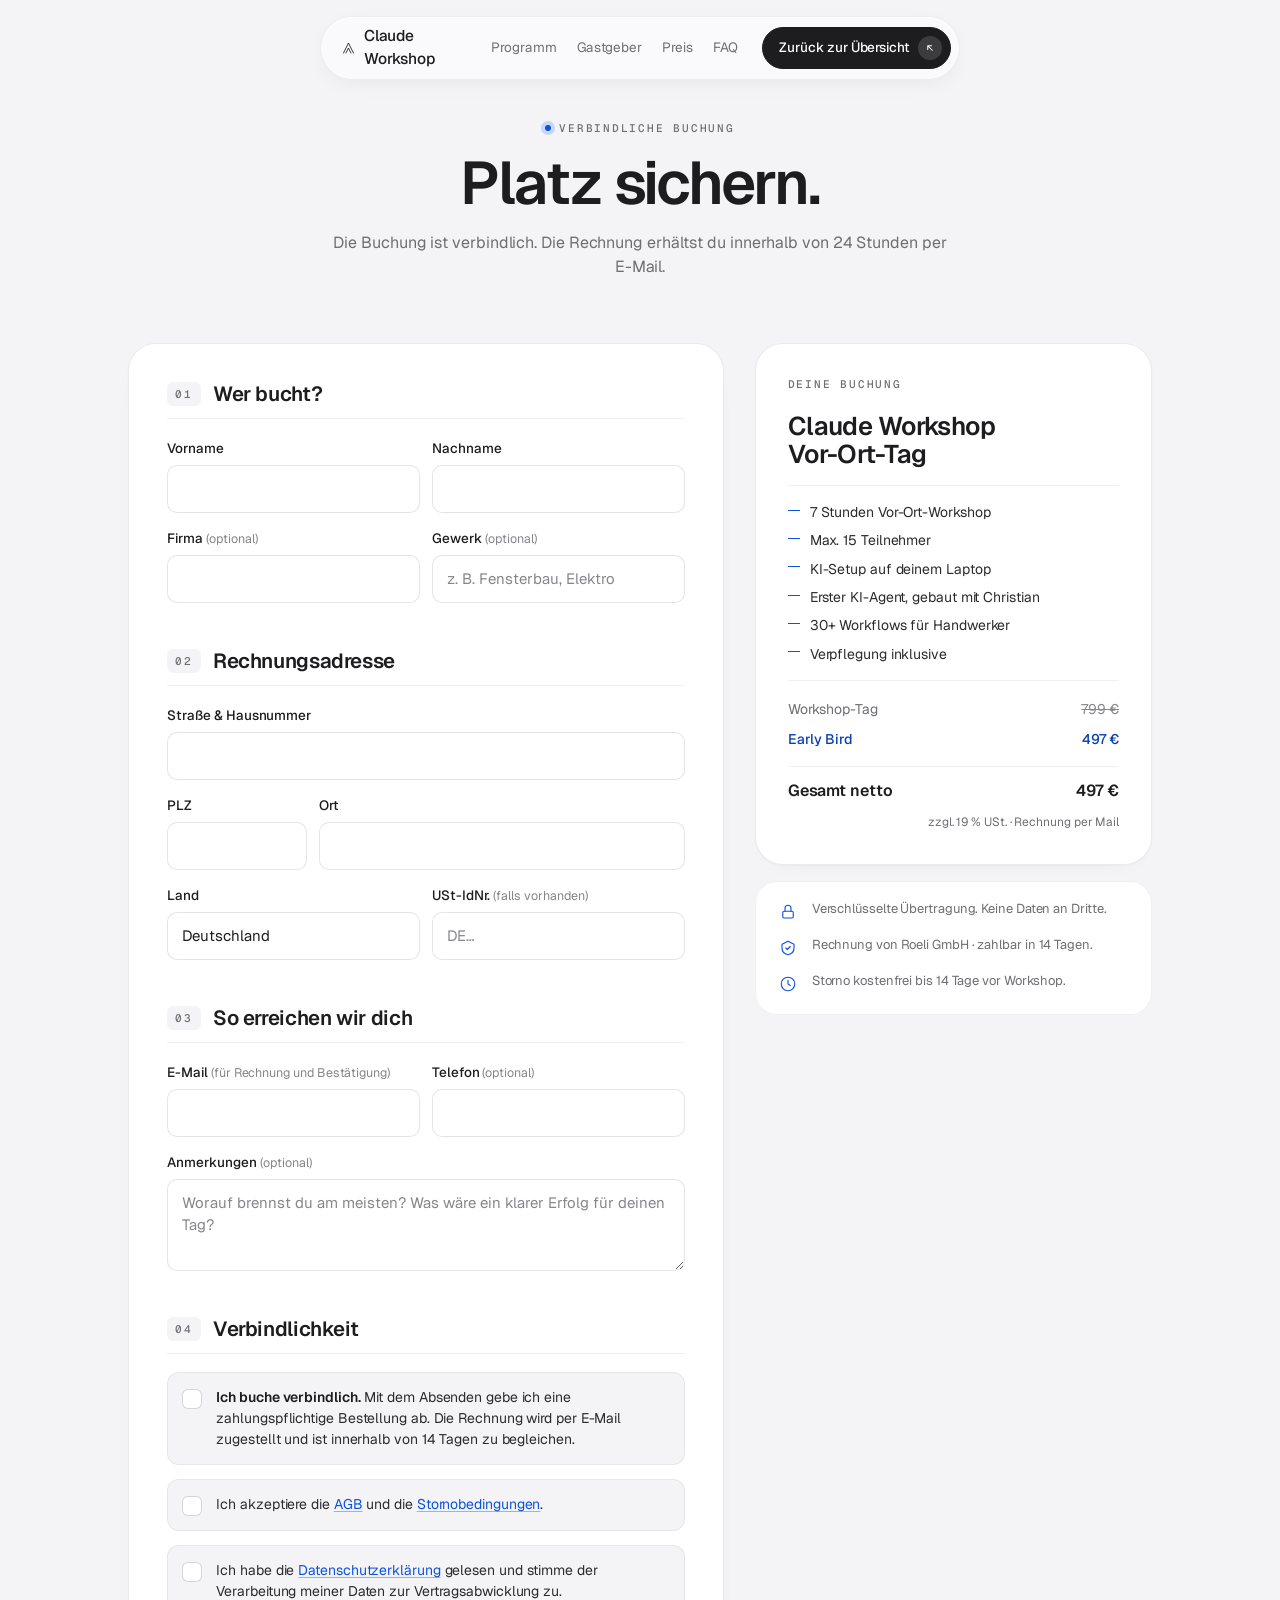
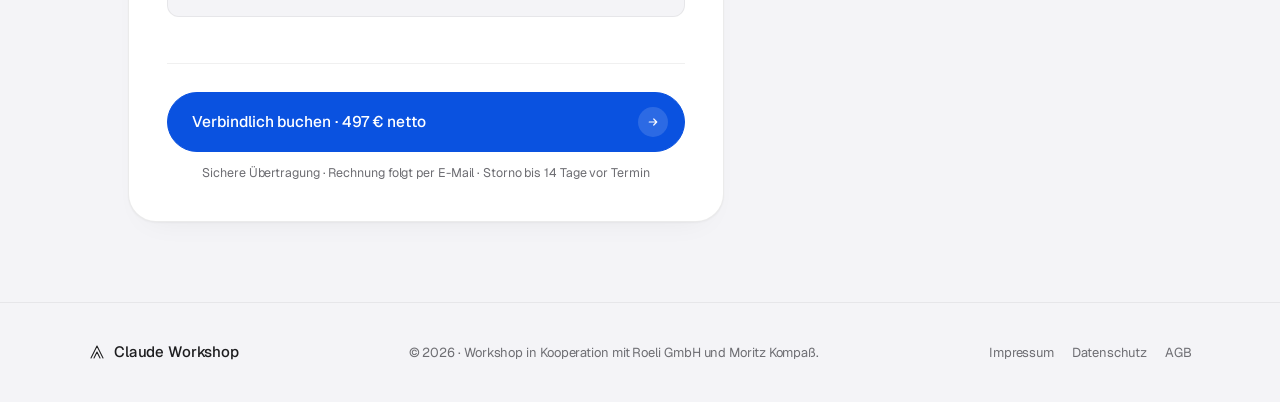
==== buchung/index.html @ 527f895d "Clean URL: /buchung instead of /buchung.html" ====
<!doctype html>
<html lang="de">
  <head>
    <meta charset="utf-8" />
    <meta name="viewport" content="width=device-width, initial-scale=1, viewport-fit=cover" />
    <title>Verbindlich buchen · Claude Workshop</title>
    <meta name="description" content="Verbindliche Buchung des Claude Code Workshops. Rechnung wird per E-Mail zugestellt." />
    <meta name="theme-color" content="#FBFBFD" />
    <link rel="canonical" href="https://claude-workshop.de/buchung" />
    <meta name="robots" content="noindex, follow" />
    <link rel="preconnect" href="https://fonts.googleapis.com" />
    <link rel="preconnect" href="https://fonts.gstatic.com" crossorigin />
    <link
      href="https://fonts.googleapis.com/css2?family=Geist:wght@300;400;500;600;700&family=Geist+Mono:wght@400;500&display=swap"
      rel="stylesheet"
    />
    <link rel="stylesheet" href="/styles.css" />
    <link rel="stylesheet" href="/buchung.css" />
  </head>
  <body class="page-buchung">
    <a class="skip" href="#main">Zum Inhalt springen</a>

    <header class="nav" id="nav">
      <a class="nav__brand" href="/" aria-label="Claude Workshop – Startseite">
        <svg class="nav__mark" viewBox="0 0 24 24" fill="none" aria-hidden="true">
          <path d="M4 20L12 4l8 16M8 20l4-8 4 8" stroke="currentColor" stroke-width="1.4" stroke-linecap="round" stroke-linejoin="round"/>
        </svg>
        <span>Claude Workshop</span>
      </a>
      <nav class="nav__links" aria-label="Hauptnavigation">
        <a href="/#programm">Programm</a>
        <a href="/#gastgeber">Gastgeber</a>
        <a href="/#preis">Preis</a>
        <a href="/#faq">FAQ</a>
      </nav>
      <a href="/" class="btn btn--pill">
        <span>Zurück zur Übersicht</span>
        <span class="btn__icon" aria-hidden="true">
          <svg viewBox="0 0 16 16" fill="none"><path d="M11 11L5 5M10 5H5v5" stroke="currentColor" stroke-width="1.4" stroke-linecap="round" stroke-linejoin="round"/></svg>
        </span>
      </a>
    </header>

    <main id="main" class="checkout">
      <div class="checkout__container">
        <header class="checkout__head">
          <span class="eyebrow">
            <span class="eyebrow__dot" aria-hidden="true"></span>
            Verbindliche Buchung
          </span>
          <h1 class="checkout__h1">Platz sichern.</h1>
          <p class="checkout__sub">Die Buchung ist verbindlich. Die Rechnung erhältst du innerhalb von 24 Stunden per E-Mail.</p>
        </header>

        <div class="checkout__grid">
          <!-- ============ FORM ============ -->
          <form class="checkout__form" id="form" novalidate>
            <section class="form-section">
              <div class="form-section__head">
                <span class="form-section__num">01</span>
                <h2 class="form-section__title">Wer bucht?</h2>
              </div>
              <div class="form-row form-row--2">
                <div class="field">
                  <label for="vorname">Vorname</label>
                  <input id="vorname" name="vorname" type="text" autocomplete="given-name" required />
                </div>
                <div class="field">
                  <label for="nachname">Nachname</label>
                  <input id="nachname" name="nachname" type="text" autocomplete="family-name" required />
                </div>
              </div>
              <div class="form-row form-row--2">
                <div class="field">
                  <label for="firma">Firma <span class="optional">(optional)</span></label>
                  <input id="firma" name="firma" type="text" autocomplete="organization" />
                </div>
                <div class="field">
                  <label for="gewerk">Gewerk <span class="optional">(optional)</span></label>
                  <input id="gewerk" name="gewerk" type="text" placeholder="z. B. Fensterbau, Elektro" />
                </div>
              </div>
            </section>

            <section class="form-section">
              <div class="form-section__head">
                <span class="form-section__num">02</span>
                <h2 class="form-section__title">Rechnungsadresse</h2>
              </div>
              <div class="field">
                <label for="strasse">Straße &amp; Hausnummer</label>
                <input id="strasse" name="strasse" type="text" autocomplete="street-address" required />
              </div>
              <div class="form-row form-row--plz-ort">
                <div class="field">
                  <label for="plz">PLZ</label>
                  <input id="plz" name="plz" type="text" inputmode="numeric" autocomplete="postal-code" required />
                </div>
                <div class="field">
                  <label for="ort">Ort</label>
                  <input id="ort" name="ort" type="text" autocomplete="address-level2" required />
                </div>
              </div>
              <div class="form-row form-row--2">
                <div class="field">
                  <label for="land">Land</label>
                  <input id="land" name="land" type="text" autocomplete="country-name" value="Deutschland" required />
                </div>
                <div class="field">
                  <label for="ust_id">USt-IdNr. <span class="optional">(falls vorhanden)</span></label>
                  <input id="ust_id" name="ust_id" type="text" placeholder="DE…" />
                </div>
              </div>
            </section>

            <section class="form-section">
              <div class="form-section__head">
                <span class="form-section__num">03</span>
                <h2 class="form-section__title">So erreichen wir dich</h2>
              </div>
              <div class="form-row form-row--2">
                <div class="field">
                  <label for="email">E-Mail <span class="hint">(für Rechnung und Bestätigung)</span></label>
                  <input id="email" name="email" type="email" autocomplete="email" required />
                </div>
                <div class="field">
                  <label for="telefon">Telefon <span class="optional">(optional)</span></label>
                  <input id="telefon" name="telefon" type="tel" autocomplete="tel" />
                </div>
              </div>
              <div class="field">
                <label for="notiz">Anmerkungen <span class="optional">(optional)</span></label>
                <textarea id="notiz" name="notiz" rows="3" placeholder="Worauf brennst du am meisten? Was wäre ein klarer Erfolg für deinen Tag?"></textarea>
              </div>
            </section>

            <!-- Honeypot — hidden from humans, visible to bots -->
            <div class="hp" aria-hidden="true">
              <label for="website">Website</label>
              <input id="website" name="website" type="text" tabindex="-1" autocomplete="off" />
            </div>

            <section class="form-section form-section--legal">
              <div class="form-section__head">
                <span class="form-section__num">04</span>
                <h2 class="form-section__title">Verbindlichkeit</h2>
              </div>
              <label class="check">
                <input type="checkbox" id="binding_accepted" name="binding_accepted" required />
                <span class="check__mark" aria-hidden="true">
                  <svg viewBox="0 0 12 12" fill="none"><path d="M2 6l3 3 5-6" stroke="currentColor" stroke-width="1.6" stroke-linecap="round" stroke-linejoin="round"/></svg>
                </span>
                <span class="check__text">
                  <strong>Ich buche verbindlich.</strong> Mit dem Absenden gebe ich eine zahlungspflichtige Bestellung ab. Die Rechnung wird per E-Mail zugestellt und ist innerhalb von 14 Tagen zu begleichen.
                </span>
              </label>
              <label class="check">
                <input type="checkbox" id="agb_accepted" name="agb_accepted" required />
                <span class="check__mark" aria-hidden="true">
                  <svg viewBox="0 0 12 12" fill="none"><path d="M2 6l3 3 5-6" stroke="currentColor" stroke-width="1.6" stroke-linecap="round" stroke-linejoin="round"/></svg>
                </span>
                <span class="check__text">
                  Ich akzeptiere die <a href="/agb.html" target="_blank" rel="noopener">AGB</a> und die <a href="/storno.html" target="_blank" rel="noopener">Stornobedingungen</a>.
                </span>
              </label>
              <label class="check">
                <input type="checkbox" id="privacy_accepted" name="privacy_accepted" required />
                <span class="check__mark" aria-hidden="true">
                  <svg viewBox="0 0 12 12" fill="none"><path d="M2 6l3 3 5-6" stroke="currentColor" stroke-width="1.6" stroke-linecap="round" stroke-linejoin="round"/></svg>
                </span>
                <span class="check__text">
                  Ich habe die <a href="/datenschutz.html" target="_blank" rel="noopener">Datenschutzerklärung</a> gelesen und stimme der Verarbeitung meiner Daten zur Vertragsabwicklung zu.
                </span>
              </label>
            </section>

            <div class="form-submit">
              <button type="submit" class="btn btn--pill btn--lg btn--solid btn--block" id="submit-btn">
                <span>Verbindlich buchen · 497 € netto</span>
                <span class="btn__icon" aria-hidden="true">
                  <svg viewBox="0 0 16 16" fill="none"><path d="M3 8h10M9 4l4 4-4 4" stroke="currentColor" stroke-width="1.6" stroke-linecap="round" stroke-linejoin="round"/></svg>
                </span>
              </button>
              <p class="form-submit__note">Sichere Übertragung · Rechnung folgt per E-Mail · Storno bis 14 Tage vor Termin</p>
              <p class="form-error" id="form-error" hidden></p>
            </div>
          </form>

          <!-- ============ SIDEBAR ============ -->
          <aside class="checkout__aside">
            <div class="summary">
              <span class="eyebrow eyebrow--card">Deine Buchung</span>
              <h3 class="summary__name">Claude Workshop<br/>Vor-Ort-Tag</h3>
              <ul class="summary__list">
                <li>7 Stunden Vor-Ort-Workshop</li>
                <li>Max. 15 Teilnehmer</li>
                <li>KI-Setup auf deinem Laptop</li>
                <li>Erster KI-Agent, gebaut mit Christian</li>
                <li>30+ Workflows für Handwerker</li>
                <li>Verpflegung inklusive</li>
              </ul>
              <div class="summary__price">
                <div class="summary__line">
                  <span>Workshop-Tag</span>
                  <span><s>799&thinsp;€</s></span>
                </div>
                <div class="summary__line summary__line--accent">
                  <span>Early Bird</span>
                  <span>497&thinsp;€</span>
                </div>
                <div class="summary__line summary__line--total">
                  <span>Gesamt netto</span>
                  <span>497&thinsp;€</span>
                </div>
                <p class="summary__vat">zzgl. 19 % USt. · Rechnung per Mail</p>
              </div>
            </div>

            <div class="trust">
              <div class="trust__row">
                <span class="trust__icon" aria-hidden="true">
                  <svg viewBox="0 0 24 24" fill="none"><rect x="5" y="11" width="14" height="9" rx="1.6" stroke="currentColor" stroke-width="1.5"/><path d="M8 11V7a4 4 0 0 1 8 0v4" stroke="currentColor" stroke-width="1.5" stroke-linecap="round"/></svg>
                </span>
                <p>Verschlüsselte Übertragung. Keine Daten an Dritte.</p>
              </div>
              <div class="trust__row">
                <span class="trust__icon" aria-hidden="true">
                  <svg viewBox="0 0 24 24" fill="none"><path d="M12 3l8 4v5c0 5-3.5 8-8 9-4.5-1-8-4-8-9V7l8-4z" stroke="currentColor" stroke-width="1.5" stroke-linejoin="round"/><path d="M9 12l2 2 4-4" stroke="currentColor" stroke-width="1.5" stroke-linecap="round" stroke-linejoin="round"/></svg>
                </span>
                <p>Rechnung von Roeli GmbH · zahlbar in 14 Tagen.</p>
              </div>
              <div class="trust__row">
                <span class="trust__icon" aria-hidden="true">
                  <svg viewBox="0 0 24 24" fill="none"><circle cx="12" cy="12" r="9" stroke="currentColor" stroke-width="1.5"/><path d="M12 7v5l3 2" stroke="currentColor" stroke-width="1.5" stroke-linecap="round"/></svg>
                </span>
                <p>Storno kostenfrei bis 14 Tage vor Workshop.</p>
              </div>
            </div>
          </aside>
        </div>
      </div>

      <!-- Success view -->
      <div class="success" id="success" hidden>
        <div class="success__inner">
          <span class="success__icon" aria-hidden="true">
            <svg viewBox="0 0 32 32" fill="none"><circle cx="16" cy="16" r="14" stroke="currentColor" stroke-width="1.5"/><path d="M10 16l4 4 8-9" stroke="currentColor" stroke-width="1.8" stroke-linecap="round" stroke-linejoin="round"/></svg>
          </span>
          <h2 class="success__h">Buchung bestätigt.</h2>
          <p class="success__p" id="success-text">
            Vielen Dank. Wir haben dir gerade eine Bestätigung an deine E-Mail-Adresse geschickt.
            Die Rechnung folgt innerhalb von 24 Stunden.
          </p>
          <a href="/" class="btn btn--pill btn--lg btn--solid">
            <span>Zurück zur Startseite</span>
            <span class="btn__icon" aria-hidden="true">
              <svg viewBox="0 0 16 16" fill="none"><path d="M3 8h10M9 4l4 4-4 4" stroke="currentColor" stroke-width="1.6" stroke-linecap="round" stroke-linejoin="round"/></svg>
            </span>
          </a>
        </div>
      </div>
    </main>

    <footer class="footer">
      <div class="container footer__inner">
        <div class="footer__brand">
          <svg class="nav__mark" viewBox="0 0 24 24" fill="none" aria-hidden="true">
            <path d="M4 20L12 4l8 16M8 20l4-8 4 8" stroke="currentColor" stroke-width="1.4" stroke-linecap="round" stroke-linejoin="round"/>
          </svg>
          <span>Claude Workshop</span>
        </div>
        <p class="footer__copy">© 2026 · Workshop in Kooperation mit Roeli GmbH und Moritz Kompaß.</p>
        <nav class="footer__links" aria-label="Rechtliches">
          <a href="/impressum.html">Impressum</a>
          <a href="/datenschutz.html">Datenschutz</a>
          <a href="/agb.html">AGB</a>
        </nav>
      </div>
    </footer>

    <script>
      (() => {
        const SUPABASE_URL = "https://kukuxfzkssphiakrfkpy.supabase.co";
        const ANON_KEY = "sb_publishable_-QFFO0-IgUQoUCqQXP7ULQ_uyprce2-";
        const ENDPOINT = `${SUPABASE_URL}/functions/v1/book-workshop`;

        const form = document.getElementById("form");
        const errorEl = document.getElementById("form-error");
        const submitBtn = document.getElementById("submit-btn");
        const successView = document.getElementById("success");

        const showError = (msg) => {
          errorEl.textContent = msg;
          errorEl.hidden = false;
          errorEl.scrollIntoView({ behavior: "smooth", block: "center" });
        };

        const clearError = () => {
          errorEl.hidden = true;
          errorEl.textContent = "";
        };

        const validate = () => {
          let firstInvalid = null;
          form.querySelectorAll("input, textarea").forEach((el) => {
            el.style.borderColor = "";
            const isCheck = el.type === "checkbox";
            const isReq = el.required;
            const empty = isCheck ? !el.checked : !el.value.trim();
            const badEmail =
              el.type === "email" && el.value && !/^[^\s@]+@[^\s@]+\.[^\s@]+$/.test(el.value);
            if ((isReq && empty) || badEmail) {
              el.style.borderColor = "rgba(255, 99, 71, 0.7)";
              if (!firstInvalid) firstInvalid = el;
            }
          });
          if (firstInvalid) {
            firstInvalid.focus();
            firstInvalid.scrollIntoView({ behavior: "smooth", block: "center" });
            showError("Bitte fülle die markierten Felder aus.");
            return false;
          }
          clearError();
          return true;
        };

        form.addEventListener("submit", async (e) => {
          e.preventDefault();
          if (!validate()) return;

          const fd = new FormData(form);
          const payload = {
            vorname: fd.get("vorname"),
            nachname: fd.get("nachname"),
            firma: fd.get("firma"),
            gewerk: fd.get("gewerk"),
            strasse: fd.get("strasse"),
            plz: fd.get("plz"),
            ort: fd.get("ort"),
            land: fd.get("land") || "Deutschland",
            ust_id: fd.get("ust_id"),
            email: fd.get("email"),
            telefon: fd.get("telefon"),
            notiz: fd.get("notiz"),
            agb_accepted: fd.get("agb_accepted") === "on",
            binding_accepted: fd.get("binding_accepted") === "on",
            privacy_accepted: fd.get("privacy_accepted") === "on",
            website: fd.get("website"),
          };

          submitBtn.disabled = true;
          submitBtn.setAttribute("data-loading", "true");

          try {
            const res = await fetch(ENDPOINT, {
              method: "POST",
              headers: {
                "Content-Type": "application/json",
                "apikey": ANON_KEY,
                "Authorization": `Bearer ${ANON_KEY}`,
              },
              body: JSON.stringify(payload),
            });
            const data = await res.json();
            if (!res.ok || !data.ok) {
              const msg =
                data.error === "invalid_email"
                  ? "Die E-Mail-Adresse ist ungültig."
                  : data.error === "acceptance_required"
                  ? "Bitte bestätige alle drei Punkte zur Verbindlichkeit."
                  : "Die Buchung konnte nicht abgeschickt werden. Bitte versuche es erneut oder kontaktiere uns direkt.";
              showError(msg);
              submitBtn.disabled = false;
              submitBtn.removeAttribute("data-loading");
              return;
            }
            form.style.display = "none";
            document.querySelector(".checkout__aside").style.display = "none";
            document.querySelector(".checkout__head").style.display = "none";
            successView.hidden = false;
            window.scrollTo({ top: 0, behavior: "smooth" });
          } catch (err) {
            console.error(err);
            showError("Verbindungsfehler. Bitte erneut versuchen oder uns direkt kontaktieren.");
            submitBtn.disabled = false;
            submitBtn.removeAttribute("data-loading");
          }
        });

        // Clear field error on input
        form.querySelectorAll("input, textarea").forEach((el) => {
          el.addEventListener("input", () => {
            el.style.borderColor = "";
            clearError();
          });
          el.addEventListener("change", () => {
            el.style.borderColor = "";
            clearError();
          });
        });

        // Nav scroll state
        const nav = document.getElementById("nav");
        const onScroll = () => nav.classList.toggle("is-scrolled", window.scrollY > 16);
        window.addEventListener("scroll", onScroll, { passive: true });
        onScroll();
      })();
    </script>
  </body>
</html>
---- styles.css ----
/* ============================================================
   Claude Workshop — Apple-tier monochrome
   No accent color. Hierarchy by weight, size, and tone.
   ============================================================ */

:root {
  /* Palette */
  --bg: #fbfbfd;
  --surface: #f4f4f7;
  --surface-2: #ecedf0;
  --card: #ffffff;
  --ink: #1d1d1f;
  --ink-2: #2c2c2e;
  --muted: #6e6e73;
  --muted-2: #86868b;
  --faint: #d2d2d7;
  --hairline: rgba(0, 0, 0, 0.06);
  --hairline-2: rgba(0, 0, 0, 0.1);
  --hairline-strong: rgba(0, 0, 0, 0.16);

  /* Accent — premium electric blue, used sparingly */
  --accent: #0a52e0;
  --accent-hover: #0846c4;
  --accent-soft: #e4ecff;
  --accent-text: #0a3fb0;

  /* Type — Geist is the closest Apple-tier on Google Fonts */
  --sans: "Geist", -apple-system, BlinkMacSystemFont, "SF Pro Display", "SF Pro Text", "Helvetica Neue", system-ui, sans-serif;
  --mono: "Geist Mono", ui-monospace, "SF Mono", Menlo, monospace;

  /* Motion (Emil-tier) */
  --ease-out: cubic-bezier(0.23, 1, 0.32, 1);
  --ease-in-out: cubic-bezier(0.77, 0, 0.175, 1);
  --ease-spring: cubic-bezier(0.34, 1.56, 0.64, 1);

  /* Layout */
  --container: 1200px;
  --pad: clamp(20px, 4vw, 48px);
  --section-y: clamp(72px, 9vw, 128px);

  /* Radii (Apple uses generous radii) */
  --r-card: 22px;
  --r-card-lg: 28px;
  --r-pill: 980px;

  /* Z */
  --z-base: 1;
  --z-nav: 50;
  --z-modal: 100;
}

*, *::before, *::after { box-sizing: border-box; }
html, body { margin: 0; padding: 0; }
html { scroll-behavior: smooth; -webkit-text-size-adjust: 100%; background: var(--bg); }
body {
  font-family: var(--sans);
  font-size: 17px;
  line-height: 1.47;
  color: var(--ink);
  background: var(--bg);
  -webkit-font-smoothing: antialiased;
  -moz-osx-font-smoothing: grayscale;
  font-feature-settings: "ss01", "cv11";
  letter-spacing: -0.005em;
  overflow-x: hidden;
  min-height: 100dvh;
}
img, svg, video { display: block; max-width: 100%; }
button { font: inherit; color: inherit; cursor: pointer; background: none; border: 0; padding: 0; }
a { color: inherit; text-decoration: none; }
ol, ul { list-style: none; margin: 0; padding: 0; }
::selection { background: var(--ink); color: var(--bg); }

@media (prefers-reduced-motion: reduce) {
  *, *::before, *::after { animation-duration: 0.01ms !important; animation-iteration-count: 1 !important; transition-duration: 0.01ms !important; }
  html { scroll-behavior: auto; }
}

.skip {
  position: absolute; top: -100px; left: 16px;
  background: var(--ink); color: var(--bg);
  padding: 10px 16px; border-radius: var(--r-pill);
  z-index: var(--z-modal);
  transition: top 200ms var(--ease-out);
}
.skip:focus-visible { top: 16px; outline: 2px solid var(--ink); outline-offset: 2px; }

/* Grain — Apple is clean, so we remove it entirely */
.grain { display: none; }

/* ---------- Typography ---------- */
h1, h2, h3, h4 {
  font-family: var(--sans);
  font-weight: 600;
  letter-spacing: -0.03em;
  line-height: 1.04;
  margin: 0;
  color: var(--ink);
  text-wrap: balance;
}

.eyebrow {
  display: inline-flex;
  align-items: center;
  gap: 8px;
  font-family: var(--mono);
  font-size: 11px;
  font-weight: 500;
  letter-spacing: 0.16em;
  text-transform: uppercase;
  color: var(--muted);
}
.eyebrow--card { color: var(--muted); }
.eyebrow__dot {
  width: 6px; height: 6px;
  border-radius: var(--r-pill);
  background: var(--accent);
  box-shadow: 0 0 0 4px rgba(10, 82, 224, 0.18);
  animation: pulse 2.4s var(--ease-in-out) infinite;
}
@keyframes pulse { 50% { box-shadow: 0 0 0 7px transparent; } }

.container {
  max-width: var(--container);
  margin: 0 auto;
  padding: 0 var(--pad);
}

/* ---------- Buttons ---------- */
.btn {
  display: inline-flex;
  align-items: center;
  gap: 8px;
  font-weight: 500;
  font-size: 15px;
  letter-spacing: -0.005em;
  border-radius: var(--r-pill);
  transition: transform 200ms var(--ease-out), background 220ms var(--ease-out), color 220ms var(--ease-out), border-color 220ms var(--ease-out), box-shadow 220ms var(--ease-out);
  white-space: nowrap;
  position: relative;
  border: 1px solid transparent;
  font-family: var(--sans);
}
.btn:focus-visible { outline: 2px solid var(--ink); outline-offset: 3px; }
.btn:active { transform: scale(0.97); }
.btn--pill {
  padding: 11px 14px 11px 20px;
  background: var(--card);
  color: var(--ink);
  border-color: var(--hairline-2);
}
.btn--pill:hover {
  background: var(--ink);
  color: var(--bg);
  border-color: var(--ink);
}
.btn--pill:hover .btn__icon { background: rgba(255,255,255,0.16); color: var(--bg); }
.btn--lg {
  padding: 14px 16px 14px 24px;
  font-size: 15.5px;
}
.btn--solid {
  background: var(--accent);
  color: #fff;
  border-color: var(--accent);
}
.btn--solid:hover {
  background: var(--accent-hover);
  color: #fff;
  border-color: var(--accent-hover);
}
.btn--solid:focus-visible { outline-color: var(--accent); }
.btn--block { width: 100%; justify-content: space-between; }
.btn--text {
  padding: 12px 4px;
  font-size: 15px;
  color: var(--ink);
}
.btn--text svg { width: 14px; height: 14px; transition: transform 240ms var(--ease-out); }
.btn--text:hover svg { transform: translateX(3px); }
.btn--text::after {
  content: ""; position: absolute; left: 4px; right: 4px; bottom: 6px;
  height: 1px; background: currentColor;
  transform: scaleX(0); transform-origin: left;
  transition: transform 320ms var(--ease-out);
}
.btn--text:hover::after { transform: scaleX(1); }
.btn__icon {
  display: inline-flex;
  align-items: center;
  justify-content: center;
  width: 26px;
  height: 26px;
  border-radius: var(--r-pill);
  background: var(--surface-2);
  color: var(--ink);
  transition: transform 280ms var(--ease-out), background 220ms var(--ease-out), color 220ms var(--ease-out);
}
.btn--solid .btn__icon { background: rgba(255, 255, 255, 0.14); color: var(--bg); }
.btn--pill:hover .btn__icon { background: rgba(255,255,255,0.18); color: var(--bg); }
.btn--lg .btn__icon { width: 30px; height: 30px; }
.btn__icon svg { width: 12px; height: 12px; }
.btn__icon--mini { width: 20px; height: 20px; }
.btn__icon--mini svg { width: 10px; height: 10px; }
.btn:hover .btn__icon { transform: translate(2px, -2px); }
.btn--solid:hover .btn__icon { background: var(--bg); color: var(--ink); }

/* ---------- Nav (floating glass pill) ---------- */
.nav {
  position: fixed;
  top: 16px;
  left: 50%;
  transform: translateX(-50%);
  z-index: var(--z-nav);
  display: flex;
  align-items: center;
  gap: 24px;
  padding: 8px 8px 8px 20px;
  border-radius: var(--r-pill);
  background: rgba(251, 251, 253, 0.78);
  backdrop-filter: saturate(180%) blur(20px);
  -webkit-backdrop-filter: saturate(180%) blur(20px);
  border: 1px solid var(--hairline);
  box-shadow: 0 1px 0 rgba(255,255,255,0.7) inset, 0 6px 24px -8px rgba(0,0,0,0.08);
  transition: top 320ms var(--ease-out), padding 320ms var(--ease-out);
}
.nav.is-scrolled { padding: 6px 6px 6px 18px; }
.nav__brand {
  display: inline-flex;
  align-items: center;
  gap: 8px;
  font-weight: 500;
  font-size: 15.5px;
  color: var(--ink);
  letter-spacing: -0.01em;
}
.nav__mark { width: 18px; height: 18px; color: var(--ink); }
.nav__links {
  display: flex; gap: 20px;
  font-size: 13.5px;
  color: var(--muted);
}
.nav__links a {
  position: relative;
  transition: color 220ms var(--ease-out);
}
.nav__links a:hover { color: var(--ink); }
.nav .btn--pill {
  padding: 8px 8px 8px 16px;
  font-size: 13.5px;
  background: var(--ink);
  color: var(--bg);
  border-color: var(--ink);
}
.nav .btn--pill .btn__icon {
  width: 24px; height: 24px;
  background: rgba(255,255,255,0.14);
  color: var(--bg);
}
.nav .btn--pill:hover { background: var(--ink-2); }
@media (max-width: 760px) {
  .nav { padding: 6px 6px 6px 16px; gap: 8px; }
  .nav__links { display: none; }
}

/* ============================================================
   HERO — Apple-tier centered + product mockup
   ============================================================ */
.hero {
  position: relative;
  padding: 132px var(--pad) clamp(60px, 7vw, 100px);
  max-width: var(--container);
  margin: 0 auto;
  text-align: center;
  overflow: visible;
}
.hero__inner {
  display: flex;
  flex-direction: column;
  align-items: center;
  gap: clamp(20px, 2.4vw, 32px);
}
.hero__copy {
  display: flex;
  flex-direction: column;
  align-items: center;
  gap: clamp(20px, 2.4vw, 32px);
  max-width: 940px;
}
.hero__headline {
  font-size: clamp(40px, 6.2vw, 80px);
  line-height: 1.04;
  letter-spacing: -0.04em;
  font-weight: 600;
  margin: 0;
  color: var(--ink);
}
.hero__line { display: block; }
.hero__line--small {
  font-weight: 400;
  color: var(--muted-2);
  letter-spacing: -0.035em;
}
.hero__headline em {
  font-style: normal;
  color: var(--ink);
  font-weight: 600;
}
.hero__subhead {
  font-size: clamp(20px, 2vw, 28px);
  line-height: 1.28;
  letter-spacing: -0.022em;
  color: var(--muted);
  font-weight: 500;
  margin: 0;
  max-width: 38ch;
}
.hero__lead {
  font-size: clamp(17px, 1.3vw, 21px);
  line-height: 1.47;
  color: var(--ink-2);
  max-width: 64ch;
  margin: 0 auto;
  font-weight: 400;
}
.hero__cta {
  display: flex;
  flex-wrap: wrap;
  gap: 10px;
  justify-content: center;
  margin-top: 8px;
}

/* Hero visual — Apple-style large product showcase below headline */
.hero__aside {
  margin-top: clamp(32px, 4vw, 56px);
  width: 100%;
  display: flex;
  justify-content: center;
}
.hero__visual {
  position: relative;
  width: 100%;
  max-width: 900px;
}
.hero__visual-bezel {
  background: var(--card);
  border-radius: var(--r-card-lg);
  padding: 0;
  border: 1px solid var(--hairline);
  box-shadow:
    0 1px 0 rgba(255,255,255,0.6) inset,
    0 30px 80px -30px rgba(0, 0, 0, 0.18),
    0 12px 24px -16px rgba(0, 0, 0, 0.06);
  overflow: hidden;
  transition: transform 600ms var(--ease-out), box-shadow 600ms var(--ease-out);
}
.hero__visual-bezel:hover { transform: translateY(-2px); box-shadow: 0 1px 0 rgba(255,255,255,0.6) inset, 0 40px 100px -30px rgba(0, 0, 0, 0.22); }
.hero__visual-core { background: var(--card); }

.demo { font-family: var(--sans); }
.demo__head {
  display: flex; align-items: center; gap: 6px;
  padding: 14px 18px;
  border-bottom: 1px solid var(--hairline);
  background: var(--surface);
}
.demo__dot {
  width: 10px; height: 10px;
  border-radius: var(--r-pill);
  background: var(--faint);
}
.demo__dot:nth-child(1) { background: #ff5f57; }
.demo__dot:nth-child(2) { background: #febc2e; }
.demo__dot:nth-child(3) { background: #28c840; }
.demo__url {
  margin-left: 14px;
  font-family: var(--mono);
  font-size: 11.5px;
  color: var(--muted);
  letter-spacing: 0.01em;
}
.demo__body {
  padding: clamp(20px, 3vw, 36px);
  display: grid;
  grid-template-columns: 1fr 1fr;
  gap: clamp(16px, 2.4vw, 28px);
  align-items: stretch;
  background: var(--card);
}
.demo__msg {
  padding: 18px 20px;
  border-radius: 18px;
  background: var(--surface);
  border: 1px solid var(--hairline);
}
.demo__msg--out {
  background: linear-gradient(180deg, #fff 0%, var(--accent-soft) 100%);
  border-color: rgba(10, 82, 224, 0.16);
  box-shadow: 0 10px 30px -16px rgba(10, 82, 224, 0.12);
}
.demo__sender {
  display: flex; align-items: center; gap: 10px;
  margin-bottom: 10px;
}
.demo__avatar {
  width: 28px; height: 28px;
  border-radius: var(--r-pill);
  background: linear-gradient(135deg, #c8c8cc, #86868b);
}
.demo__name {
  font-size: 14px; font-weight: 500; color: var(--ink);
  margin: 0; line-height: 1.2;
}
.demo__meta {
  font-family: var(--mono);
  font-size: 11px; color: var(--muted);
  margin: 2px 0 0;
  letter-spacing: 0.02em;
}
.demo__text {
  font-size: 14.5px; color: var(--ink-2);
  line-height: 1.5; margin: 0;
}
.demo__divider { display: none; }
.demo__title {
  font-size: 19px;
  letter-spacing: -0.018em;
  margin: 0 0 4px;
  color: var(--ink);
  font-weight: 600;
}
.demo__sub {
  font-size: 13px; color: var(--muted);
  margin: 0 0 16px;
}
.demo__row {
  display: flex; justify-content: space-between;
  padding: 10px 0;
  border-top: 1px solid var(--hairline);
  font-size: 13.5px;
  color: var(--ink-2);
}
.demo__row-val { font-family: var(--mono); color: var(--ink); }
.demo__row--muted { color: var(--muted); }
.demo__row--muted .demo__row-val { color: var(--muted); }
.demo__send {
  margin-top: 18px;
  display: inline-flex; align-items: center; gap: 6px;
  padding: 9px 10px 9px 14px;
  border-radius: var(--r-pill);
  background: var(--accent);
  color: #fff;
  font-size: 12.5px;
  font-weight: 500;
  transition: background 220ms var(--ease-out);
}
.demo__send:hover { background: var(--accent-hover); }
.demo__send .btn__icon--mini { background: rgba(255,255,255,0.18); color: #fff; }

/* Floating chips around visual */
.hero__chip {
  position: absolute;
  display: inline-flex;
  align-items: center;
  gap: 8px;
  padding: 10px 16px;
  background: var(--card);
  border: 1px solid var(--hairline);
  border-radius: var(--r-pill);
  font-size: 13px;
  color: var(--ink);
  font-weight: 500;
  box-shadow: 0 16px 40px -16px rgba(0, 0, 0, 0.12);
  z-index: 2;
}
.hero__chip--a { top: -16px; right: 24px; }
.hero__chip--b { bottom: -16px; left: 32px; color: var(--muted); font-family: var(--mono); font-size: 12px; letter-spacing: 0.02em; font-weight: 400; }
.hero__chip-pulse {
  width: 7px; height: 7px;
  border-radius: var(--r-pill);
  background: var(--accent);
  box-shadow: 0 0 0 4px rgba(10, 82, 224, 0.2);
  animation: pulse 2.4s var(--ease-in-out) infinite;
}
@media (max-width: 640px) {
  .hero__chip { display: none; }
}

/* Meta strip */
.hero__meta {
  margin-top: clamp(40px, 5vw, 72px);
  padding: 28px 0;
  border-top: 1px solid var(--hairline);
  border-bottom: 1px solid var(--hairline);
  display: grid;
  grid-template-columns: repeat(4, 1fr);
  gap: 0;
  width: 100%;
  max-width: 1100px;
  align-self: stretch;
  text-align: left;
}
.hero__meta-item {
  padding: 0 24px;
  border-right: 1px solid var(--hairline);
}
.hero__meta-item:first-child { padding-left: 0; }
.hero__meta-item:last-child { border-right: 0; padding-right: 0; }
.hero__meta-label {
  font-family: var(--mono);
  font-size: 10.5px;
  font-weight: 500;
  letter-spacing: 0.16em;
  text-transform: uppercase;
  color: var(--muted-2);
  margin: 0 0 6px;
}
.hero__meta-val {
  font-size: 17px;
  color: var(--ink);
  margin: 0;
  letter-spacing: -0.012em;
  font-weight: 500;
}
.hero__meta-emph { color: var(--accent); font-weight: 600; }
.hero__meta-faint { color: var(--muted); font-weight: 400; }

@media (max-width: 880px) {
  .hero__meta { grid-template-columns: 1fr 1fr; gap: 16px 0; }
  .hero__meta-item:nth-child(2) { border-right: 0; padding-right: 0; }
  .hero__meta-item:nth-child(3) { padding-left: 0; padding-top: 16px; border-top: 1px solid var(--hairline); }
  .hero__meta-item:nth-child(4) { padding-top: 16px; border-top: 1px solid var(--hairline); }
  .demo__body { grid-template-columns: 1fr; }
}
@media (max-width: 520px) {
  .hero__meta { grid-template-columns: 1fr; }
  .hero__meta-item { border-right: 0 !important; padding: 12px 0 !important; border-bottom: 1px solid var(--hairline); border-top: 0 !important; }
  .hero__meta-item:last-child { border-bottom: 0; }
}

/* ============================================================
   SECTION HEADS — Apple-style: centered massive
   ============================================================ */
section { position: relative; }

.section-head {
  margin-bottom: clamp(56px, 7vw, 96px);
  padding-top: var(--section-y);
  display: flex;
  flex-direction: column;
  gap: 18px;
  align-items: center;
  text-align: center;
}
.section-head--split {
  align-items: end;
  text-align: left;
  display: grid;
  grid-template-columns: 1.2fr 1fr;
  gap: clamp(32px, 5vw, 80px);
}
.section-head--center { /* already centered */ }
.section-head--left {
  align-items: start;
  text-align: left;
}
.section-title {
  font-size: clamp(32px, 4.4vw, 56px);
  letter-spacing: -0.032em;
  line-height: 1.06;
  font-weight: 600;
  color: var(--ink);
}
.section-title em {
  font-style: normal;
  color: var(--muted-2);
  font-weight: 400;
}
.section-title--center { max-width: 22ch; }
.section-lead {
  font-size: clamp(16px, 1.2vw, 19px);
  line-height: 1.5;
  color: var(--muted);
  max-width: 52ch;
  margin: 0;
}
@media (max-width: 880px) {
  .section-head--split { grid-template-columns: 1fr; align-items: start; gap: 18px; }
}

/* ============================================================
   PROBLEM — Apple-style structured list (not editorial italic)
   ============================================================ */
.problem {
  padding-bottom: clamp(96px, 11vw, 160px);
}
.problem .section-head { margin-bottom: clamp(40px, 5vw, 64px); }
.quotes {
  display: grid;
  grid-template-columns: repeat(auto-fit, minmax(320px, 1fr));
  gap: 12px;
  margin: 0 auto;
  max-width: 1080px;
}
.quote {
  display: flex;
  flex-direction: column;
  gap: 14px;
  padding: clamp(24px, 3vw, 36px);
  background: var(--card);
  border-radius: var(--r-card);
  border: 1px solid rgba(0, 0, 0, 0.08);
  box-shadow:
    0 1px 0 rgba(255, 255, 255, 0.7) inset,
    0 1px 2px rgba(0, 0, 0, 0.04),
    0 10px 24px -16px rgba(0, 0, 0, 0.06);
  transition: transform 480ms var(--ease-out), box-shadow 480ms var(--ease-out), border-color 240ms var(--ease-out);
}
.quote:hover {
  transform: translateY(-2px);
  border-color: rgba(0, 0, 0, 0.14);
  box-shadow:
    0 1px 0 rgba(255, 255, 255, 0.7) inset,
    0 1px 2px rgba(0, 0, 0, 0.05),
    0 24px 48px -20px rgba(0, 0, 0, 0.14);
}
.quote__num {
  font-family: var(--mono);
  font-size: 11px;
  font-weight: 500;
  letter-spacing: 0.18em;
  text-transform: uppercase;
  color: var(--muted-2);
}
.quote p {
  font-size: clamp(16px, 1.4vw, 19px);
  line-height: 1.4;
  letter-spacing: -0.012em;
  margin: 0;
  color: var(--ink);
  font-weight: 500;
}
.quote em {
  font-style: normal;
  color: var(--ink);
  background: linear-gradient(180deg, transparent 60%, var(--accent-soft) 60%);
  padding: 0 2px;
}

.problem__bridge {
  font-size: clamp(22px, 2.8vw, 36px);
  line-height: 1.22;
  letter-spacing: -0.022em;
  color: var(--ink);
  margin: clamp(56px, 7vw, 96px) auto 0;
  max-width: 22ch;
  text-align: center;
  font-weight: 600;
}
.problem__bridge em {
  display: block;
  margin-top: 0.5em;
  font-style: normal;
  color: var(--muted-2);
  font-weight: 400;
  font-size: 0.78em;
  letter-spacing: -0.016em;
  line-height: 1.32;
}

/* ============================================================
   ERGEBNIS — Apple-bento, consistent heights, copy top
   ============================================================ */
.ergebnis {
  padding-bottom: clamp(60px, 8vw, 120px);
  background: var(--surface);
}
.ergebnis + .proof::before,
.problem + .ergebnis::before { content: none; }
.bento {
  display: grid;
  grid-template-columns: repeat(6, 1fr);
  grid-auto-rows: minmax(380px, 1fr);
  gap: 12px;
}
.bento__card {
  position: relative;
  background: var(--card);
  border: 1px solid rgba(0, 0, 0, 0.08);
  border-radius: var(--r-card-lg);
  overflow: hidden;
  display: flex;
  flex-direction: column;
  transition: transform 600ms var(--ease-out), box-shadow 600ms var(--ease-out), border-color 240ms var(--ease-out);
  min-height: 380px;
  box-shadow:
    0 1px 0 rgba(255, 255, 255, 0.7) inset,
    0 1px 2px rgba(0, 0, 0, 0.04),
    0 12px 28px -16px rgba(0, 0, 0, 0.08);
}
.bento__card:hover {
  transform: translateY(-3px);
  border-color: rgba(0, 0, 0, 0.14);
  box-shadow:
    0 1px 0 rgba(255, 255, 255, 0.7) inset,
    0 1px 2px rgba(0, 0, 0, 0.05),
    0 30px 60px -24px rgba(0, 0, 0, 0.16);
}
.bento__a { grid-column: span 4; }
.bento__b { grid-column: span 2; }
.bento__c { grid-column: span 2; }
.bento__d { grid-column: span 4; }
.bento__copy {
  padding: clamp(24px, 2.4vw, 32px) clamp(24px, 2.4vw, 32px) 0;
  display: flex; flex-direction: column;
  gap: 8px;
}
.bento__copy .eyebrow { margin-bottom: 4px; }
.bento__h {
  font-size: clamp(19px, 1.6vw, 22px);
  line-height: 1.18;
  letter-spacing: -0.018em;
  color: var(--ink);
  font-weight: 600;
  text-wrap: balance;
}
.bento__a .bento__h, .bento__d .bento__h {
  font-size: clamp(22px, 2vw, 28px);
}
.bento__h em {
  font-style: normal;
  color: var(--muted-2);
  font-weight: 400;
}
.bento__p {
  font-size: 15.5px;
  line-height: 1.5;
  color: var(--muted);
  margin: 0;
  max-width: 50ch;
}
.bento__art {
  flex: 1;
  display: flex;
  align-items: center;
  justify-content: center;
  padding: clamp(20px, 2.2vw, 32px) clamp(24px, 2.4vw, 32px) clamp(24px, 2.4vw, 32px);
  min-height: 220px;
  position: relative;
}
.bento__art--surface { background: var(--surface); }

/* MOCK — Workflow */
.mock-flow {
  width: 100%;
  max-width: 560px;
  display: flex; flex-direction: column;
}
.mock-flow__step {
  display: grid;
  grid-template-columns: 24px 1fr auto;
  gap: 14px;
  align-items: center;
  padding: 13px 16px;
  background: var(--card);
  border: 1px solid var(--hairline);
  border-radius: 14px;
  transition: border-color 240ms var(--ease-out);
}
.mock-flow__step.is-done { border-color: rgba(52,199,89,0.32); }
.mock-flow__step.is-active {
  border-color: var(--accent);
  background: var(--accent-soft);
}
.mock-flow__check {
  width: 24px; height: 24px;
  border-radius: var(--r-pill);
  background: #34c759;
  color: var(--card);
  display: inline-flex; align-items: center; justify-content: center;
}
.mock-flow__check svg { width: 12px; height: 12px; }
.mock-flow__spin {
  width: 24px; height: 24px;
  border-radius: var(--r-pill);
  border: 1.5px dashed var(--accent);
  position: relative;
}
.mock-flow__spin::after {
  content: "";
  position: absolute; inset: 4px;
  border: 1.5px solid var(--accent);
  border-top-color: transparent;
  border-radius: var(--r-pill);
  animation: spin 1.2s linear infinite;
}
@keyframes spin { to { transform: rotate(360deg); } }
.mock-flow__step p {
  font-size: 14px; font-weight: 500; color: var(--ink);
  margin: 0; line-height: 1.3;
}
.mock-flow__step span:not(.mock-flow__check):not(.mock-flow__spin):not(.mock-flow__time) {
  font-family: var(--mono);
  font-size: 11.5px;
  color: var(--muted);
  display: block; margin-top: 2px;
  letter-spacing: 0.01em;
}
.mock-flow__time {
  font-family: var(--mono);
  font-size: 11px;
  color: var(--muted);
  letter-spacing: 0.04em;
}
.mock-flow__rail {
  width: 1.5px;
  height: 10px;
  background: var(--hairline-2);
  margin-left: 24px;
}

/* MOCK — Chat */
.mock-chat {
  width: 100%;
  max-width: 100%;
  display: flex;
  flex-direction: column;
  gap: 10px;
}
.mock-chat__msg { display: flex; align-items: flex-end; gap: 10px; }
.mock-chat__msg--out { justify-content: flex-end; }
.mock-chat__avatar {
  width: 30px; height: 30px;
  border-radius: var(--r-pill);
  background: linear-gradient(135deg, #d0d0d4, #86868b);
  flex-shrink: 0;
}
.mock-chat__bubble {
  background: var(--card);
  border: 1px solid var(--hairline);
  padding: 11px 14px;
  border-radius: 16px;
  border-bottom-left-radius: 4px;
  font-size: 14px;
  color: var(--ink);
  max-width: 80%;
  line-height: 1.4;
  box-shadow: 0 6px 16px -10px rgba(0,0,0,0.06);
}
.mock-chat__bubble--out {
  background: var(--ink);
  color: var(--bg);
  border-color: var(--ink);
  border-bottom-right-radius: 4px;
  border-bottom-left-radius: 16px;
}
.mock-chat__typing {
  display: inline-flex; gap: 4px;
  background: var(--card);
  border: 1px solid var(--hairline);
  padding: 12px 14px;
  border-radius: 16px;
  border-bottom-left-radius: 4px;
  align-self: flex-start;
  margin-left: 40px;
}
.mock-chat__typing span {
  width: 5px; height: 5px;
  border-radius: var(--r-pill);
  background: var(--muted-2);
  animation: typing 1.2s var(--ease-in-out) infinite;
}
.mock-chat__typing span:nth-child(2) { animation-delay: 0.15s; }
.mock-chat__typing span:nth-child(3) { animation-delay: 0.3s; }
@keyframes typing {
  0%, 60%, 100% { transform: translateY(0); opacity: 0.4; }
  30% { transform: translateY(-3px); opacity: 1; }
}

/* MOCK — Document */
.mock-doc {
  width: 100%;
  max-width: 320px;
  background: var(--card);
  border-radius: 14px;
  padding: 18px 20px;
  border: 1px solid var(--hairline);
  box-shadow: 0 14px 36px -18px rgba(0,0,0,0.08);
}
.mock-doc__head {
  display: flex; justify-content: space-between; align-items: center;
  padding-bottom: 12px;
  border-bottom: 1px solid var(--hairline);
  margin-bottom: 14px;
}
.mock-doc__brand { display: flex; align-items: center; gap: 10px; }
.mock-doc__logo {
  width: 26px; height: 26px;
  border-radius: 8px;
  background: var(--ink);
  display: grid; place-items: center;
  color: var(--bg);
  font-size: 13px;
  font-weight: 600;
}
.mock-doc__logo::after { content: "R"; }
.mock-doc__company {
  font-size: 13px; font-weight: 500; color: var(--ink);
  margin: 0; line-height: 1.2;
}
.mock-doc__meta {
  font-family: var(--mono);
  font-size: 10.5px; color: var(--muted);
  margin: 2px 0 0;
  letter-spacing: 0.02em;
}
.mock-doc__price {
  font-size: 18px;
  font-weight: 600;
  color: var(--ink);
  letter-spacing: -0.015em;
}
.mock-doc__rows { display: flex; flex-direction: column; gap: 4px; }
.mock-doc__row {
  display: flex; justify-content: space-between; align-items: center;
  padding: 7px 0;
  border-bottom: 1px solid var(--hairline);
}
.mock-doc__row > span:first-child {
  flex: 1;
  height: 5px;
  background: var(--surface-2);
  border-radius: var(--r-pill);
  margin-right: 24px;
}
.mock-doc__row .num {
  font-family: var(--mono);
  font-size: 12px; color: var(--muted);
}
.mock-doc__row--total {
  border-bottom: 0;
  margin-top: 4px;
  padding-top: 10px;
  border-top: 1px solid var(--hairline);
}
.mock-doc__row--total > span:first-child { background: var(--ink); height: 5px; }
.mock-doc__row--total .num { color: var(--ink); font-weight: 600; }

/* MOCK — Prompt chips */
.chips {
  display: flex; flex-wrap: wrap; gap: 6px;
  max-width: 100%;
  justify-content: center;
}
.chip {
  font-size: 13px;
  font-weight: 500;
  padding: 7px 14px;
  border-radius: var(--r-pill);
  background: var(--surface);
  border: 1px solid var(--hairline);
  color: var(--ink-2);
  transition: background 220ms var(--ease-out), color 220ms var(--ease-out), border-color 220ms var(--ease-out);
}
.chip--active {
  background: var(--accent);
  color: #fff;
  border-color: var(--accent);
}
.chip--muted { color: var(--muted-2); background: transparent; border-style: dashed; }

/* MOCK — People */
.people {
  display: flex; flex-direction: column; gap: 8px;
  width: 100%; max-width: 380px;
}
.people li {
  display: grid;
  grid-template-columns: 34px 1fr;
  gap: 12px;
  align-items: center;
  padding: 12px 14px;
  background: var(--card);
  border: 1px solid var(--hairline);
  border-radius: 12px;
}
.people__avatar {
  width: 34px; height: 34px;
  border-radius: var(--r-pill);
}
.people__avatar--a { background: linear-gradient(135deg, #d8d8dd, #86868b); }
.people__avatar--b { background: linear-gradient(135deg, #c7cdd4, #5f6772); }
.people__avatar--c { background: linear-gradient(135deg, #d4d4d8, #71717a); }
.people li p {
  font-size: 13px; font-weight: 500; color: var(--ink);
  margin: 0; line-height: 1.2;
}
.people li span:not(.people__avatar) {
  font-size: 12px; color: var(--muted);
  margin-top: 2px; display: block;
  white-space: nowrap; overflow: hidden; text-overflow: ellipsis;
}

/* MOCK — Ranking */
.ranking {
  display: flex; flex-direction: column; gap: 6px;
  width: 100%; max-width: 560px;
}
.ranking li {
  display: grid;
  grid-template-columns: 30px 1fr auto;
  gap: 14px;
  align-items: center;
  padding: 12px 16px;
  background: var(--card);
  border: 1px solid var(--hairline);
  border-radius: 12px;
  transition: transform 320ms var(--ease-out);
}
.ranking li:hover { transform: translateX(4px); }
.ranking li.is-muted { opacity: 0.55; }
.ranking__rank {
  font-family: var(--mono);
  font-size: 11px;
  color: var(--muted-2);
  letter-spacing: 0.04em;
}
.ranking li > span:nth-child(2) { font-size: 14px; color: var(--ink); font-weight: 500; }
.tag {
  font-family: var(--mono);
  font-size: 10.5px;
  font-weight: 500;
  letter-spacing: 0.1em;
  text-transform: uppercase;
  padding: 4px 10px;
  border-radius: var(--r-pill);
}
.tag--high { background: var(--accent-soft); color: var(--accent-text); }
.tag--mid { background: var(--surface-2); color: var(--muted); }

@media (max-width: 980px) {
  .bento { grid-template-columns: repeat(2, 1fr); grid-auto-rows: auto; }
  .bento__a, .bento__b, .bento__c, .bento__d { grid-column: span 2; }
  .bento__card { min-height: 380px; }
}
@media (max-width: 600px) {
  .bento { grid-template-columns: 1fr; }
}

/* ============================================================
   PROOF
   ============================================================ */
.proof { padding-bottom: clamp(60px, 8vw, 120px); }
.proof__grid {
  display: grid;
  grid-template-columns: repeat(4, 1fr);
  gap: 12px;
}
.proof__stat {
  padding: clamp(28px, 3vw, 44px);
  background: var(--card);
  border: 1px solid rgba(0, 0, 0, 0.08);
  border-radius: var(--r-card);
  display: flex; flex-direction: column; gap: 14px;
  box-shadow:
    0 1px 0 rgba(255, 255, 255, 0.7) inset,
    0 1px 2px rgba(0, 0, 0, 0.04),
    0 10px 24px -16px rgba(0, 0, 0, 0.06);
  transition: transform 480ms var(--ease-out), box-shadow 480ms var(--ease-out);
}
.proof__stat:hover {
  transform: translateY(-3px);
  box-shadow:
    0 1px 0 rgba(255, 255, 255, 0.7) inset,
    0 1px 2px rgba(0, 0, 0, 0.05),
    0 24px 48px -20px rgba(0, 0, 0, 0.14);
}
.proof__num {
  font-size: clamp(40px, 4.4vw, 60px);
  font-weight: 600;
  letter-spacing: -0.03em;
  line-height: 0.98;
  margin: 0;
  color: var(--ink);
  font-feature-settings: "tnum";
}
.proof__num small {
  font-size: 0.4em;
  font-weight: 400;
  color: var(--muted);
  margin-left: 4px;
  letter-spacing: 0;
}
.proof__num span { color: var(--ink); font-weight: 600; }
.proof__label {
  font-size: 14.5px;
  color: var(--muted);
  margin: 0;
  line-height: 1.5;
  max-width: 30ch;
}
.proof__divider { display: none; }
@media (max-width: 980px) { .proof__grid { grid-template-columns: 1fr 1fr; } }
@media (max-width: 560px) { .proof__grid { grid-template-columns: 1fr; } }

/* ============================================================
   HOSTS — Apple-style side-by-side
   ============================================================ */
.hosts { padding-bottom: clamp(60px, 8vw, 120px); }
.hosts__grid {
  display: grid;
  grid-template-columns: 1fr 1fr;
  gap: 12px;
}
.host {
  display: grid;
  grid-template-rows: auto auto;
  background: var(--card);
  border: 1px solid rgba(0, 0, 0, 0.08);
  border-radius: var(--r-card-lg);
  overflow: hidden;
  box-shadow:
    0 1px 0 rgba(255, 255, 255, 0.7) inset,
    0 1px 2px rgba(0, 0, 0, 0.04),
    0 14px 32px -20px rgba(0, 0, 0, 0.08);
  transition: transform 600ms var(--ease-out), box-shadow 600ms var(--ease-out), border-color 240ms var(--ease-out);
}
.host:hover {
  transform: translateY(-3px);
  border-color: rgba(0, 0, 0, 0.14);
  box-shadow:
    0 1px 0 rgba(255, 255, 255, 0.7) inset,
    0 1px 2px rgba(0, 0, 0, 0.05),
    0 30px 60px -24px rgba(0, 0, 0, 0.16);
}
.host__portrait {
  position: relative;
  aspect-ratio: 16 / 11;
  overflow: hidden;
  background: var(--surface);
}
.host__portrait-art {
  position: absolute; inset: 0;
}
.host__portrait-art--lindt {
  background:
    radial-gradient(circle at 30% 28%, rgba(0,0,0,0.04) 0%, transparent 60%),
    linear-gradient(135deg, #ebebef 0%, #c8c8cc 60%, #86868b 100%);
}
.host__portrait-art--kompass {
  background:
    radial-gradient(circle at 70% 30%, rgba(0,0,0,0.06) 0%, transparent 55%),
    linear-gradient(135deg, #e6e9ec 0%, #b8bcc1 55%, #6b6f74 100%);
}
.host__portrait::after {
  content: "";
  position: absolute; inset: 0;
  background:
    radial-gradient(circle at 35% 38%, rgba(0,0,0,0.12) 0%, transparent 35%);
  mix-blend-mode: multiply;
  pointer-events: none;
}
.host__body {
  padding: clamp(28px, 3vw, 40px);
  display: flex; flex-direction: column; gap: 16px;
}
.host__role {
  font-family: var(--mono);
  font-size: 11px;
  font-weight: 500;
  letter-spacing: 0.16em;
  text-transform: uppercase;
  color: var(--muted);
  margin: 0;
}
.host__name {
  font-size: clamp(26px, 2.8vw, 36px);
  letter-spacing: -0.024em;
  line-height: 1.04;
  font-weight: 600;
  color: var(--ink);
}
.host__bio {
  font-size: 15.5px;
  line-height: 1.55;
  color: var(--muted);
  margin: 0;
  max-width: 52ch;
}
.host__facts {
  display: grid; gap: 0;
  margin: 8px 0 0;
  border-top: 1px solid var(--hairline);
}
.host__facts > div {
  display: grid;
  grid-template-columns: 160px 1fr;
  gap: 16px;
  padding: 12px 0;
  border-bottom: 1px solid var(--hairline);
  align-items: baseline;
}
.host__facts > div:last-child { border-bottom: 0; }
.host__facts dt {
  font-family: var(--mono);
  font-size: 11px;
  font-weight: 500;
  letter-spacing: 0.14em;
  text-transform: uppercase;
  color: var(--muted);
}
.host__facts dd {
  margin: 0; font-size: 14.5px; color: var(--ink);
}
@media (max-width: 880px) {
  .hosts__grid { grid-template-columns: 1fr; }
  .host__facts > div { grid-template-columns: 1fr; gap: 4px; }
}

/* ============================================================
   SCHEDULE
   ============================================================ */
.schedule {
  padding-bottom: clamp(60px, 8vw, 120px);
  background: var(--surface);
}
/* Schedule customization notice */
.schedule__notice {
  margin: 0 auto clamp(28px, 3vw, 40px);
  max-width: 1080px;
  display: grid;
  grid-template-columns: 48px 1fr;
  gap: 18px;
  align-items: start;
  padding: clamp(18px, 2vw, 24px) clamp(20px, 2.4vw, 28px);
  background: var(--card);
  border: 1px solid rgba(10, 82, 224, 0.18);
  border-radius: var(--r-card);
  box-shadow:
    0 1px 0 rgba(255, 255, 255, 0.7) inset,
    0 1px 2px rgba(0, 0, 0, 0.04),
    0 10px 24px -16px rgba(10, 82, 224, 0.12);
}
.schedule__notice-icon {
  width: 40px;
  height: 40px;
  border-radius: 12px;
  background: var(--accent-soft);
  color: var(--accent-text);
  display: inline-flex;
  align-items: center;
  justify-content: center;
  flex-shrink: 0;
}
.schedule__notice-icon svg { width: 20px; height: 20px; }
.schedule__notice-title {
  font-size: 15.5px;
  font-weight: 600;
  letter-spacing: -0.012em;
  color: var(--ink);
  margin: 0 0 4px;
  line-height: 1.3;
}
.schedule__notice-text {
  font-size: 14px;
  color: var(--muted);
  line-height: 1.55;
  margin: 0;
  max-width: 62ch;
}
@media (max-width: 560px) {
  .schedule__notice { grid-template-columns: 1fr; gap: 12px; }
}

.timeline {
  border-top: 1px solid var(--hairline);
  margin: 0 auto;
  max-width: 1080px;
}
.timeline__row {
  display: grid;
  grid-template-columns: 180px 120px 1fr;
  gap: clamp(20px, 3vw, 44px);
  align-items: start;
  padding: clamp(28px, 3.2vw, 40px) 0;
  border-bottom: 1px solid var(--hairline);
  transition: padding-left 480ms var(--ease-out);
}
.timeline__row:hover { padding-left: 8px; }
.timeline__row--break { opacity: 0.55; }
.timeline__time {
  display: flex; flex-direction: column; gap: 2px;
  font-family: var(--mono);
  font-size: 14px;
  color: var(--ink);
  padding-top: 6px;
}
.timeline__time .num--end { color: var(--muted); font-size: 13px; }
.timeline__tag {
  font-family: var(--mono);
  font-size: 11px;
  font-weight: 500;
  letter-spacing: 0.14em;
  text-transform: uppercase;
  color: var(--muted);
  padding-top: 8px;
}
.timeline__row > div { display: flex; flex-direction: column; gap: 6px; }
.timeline__row h3 {
  font-size: clamp(17px, 1.6vw, 21px);
  letter-spacing: -0.016em;
  line-height: 1.22;
  margin: 0;
  font-weight: 600;
  color: var(--ink);
}
.timeline__row h3 em { font-style: normal; color: var(--muted-2); font-weight: 400; }
.timeline__row p {
  font-size: 14.5px;
  color: var(--muted);
  margin: 0;
  line-height: 1.55;
  max-width: 64ch;
}

/* Locked module rows — blur content with subtle lock badge */
.timeline__row--locked h3,
.timeline__row--locked > div > p {
  filter: blur(5px);
  user-select: none;
  -webkit-user-select: none;
  pointer-events: none;
}
.timeline__lock {
  display: inline-flex;
  align-items: center;
  gap: 8px;
  margin-top: 14px;
  padding: 6px 12px 6px 10px;
  background: var(--surface);
  border: 1px solid var(--hairline-2);
  border-radius: var(--r-pill);
  font-family: var(--mono);
  font-size: 10.5px;
  font-weight: 500;
  letter-spacing: 0.12em;
  text-transform: uppercase;
  color: var(--muted);
  filter: none !important;
  pointer-events: auto;
  user-select: none;
}
.timeline__lock svg {
  width: 13px;
  height: 13px;
  color: var(--accent);
  flex-shrink: 0;
}
@media (max-width: 880px) {
  .timeline__row { grid-template-columns: 1fr; gap: 8px; padding: 24px 0; }
  .timeline__time { flex-direction: row; gap: 8px; padding-top: 0; }
  .timeline__tag { padding-top: 0; }
}

/* ============================================================
   AUDIENCE — Apple-clean two-up
   ============================================================ */
.audience { padding-bottom: clamp(60px, 8vw, 120px); }
.audience__grid {
  display: grid;
  grid-template-columns: 1fr 1fr;
  gap: 12px;
}
.audience__card {
  padding: clamp(28px, 3vw, 44px);
  background: var(--card);
  border: 1px solid rgba(0, 0, 0, 0.08);
  border-radius: var(--r-card-lg);
  box-shadow:
    0 1px 0 rgba(255, 255, 255, 0.7) inset,
    0 1px 2px rgba(0, 0, 0, 0.04),
    0 10px 24px -16px rgba(0, 0, 0, 0.06);
}
.audience__card--muted {
  background: var(--surface);
  box-shadow: 0 1px 0 rgba(255, 255, 255, 0.5) inset;
}
.audience__label {
  font-family: var(--sans);
  font-size: clamp(19px, 1.8vw, 24px);
  text-transform: none;
  letter-spacing: -0.016em;
  color: var(--ink);
  font-weight: 600;
  font-style: normal;
  margin-bottom: 22px;
  display: block;
  line-height: 1.2;
}
.audience__label--muted { color: var(--muted-2) !important; }
.audience__list {
  border-top: 1px solid var(--hairline);
}
.audience__list li {
  padding: 16px 0 16px 36px;
  border-bottom: 1px solid var(--hairline);
  font-size: 15.5px;
  color: var(--ink-2);
  line-height: 1.5;
  position: relative;
}
.audience__list li::before {
  content: "";
  position: absolute;
  left: 0;
  top: 0.85em;
  width: 22px;
  height: 22px;
  border-radius: 999px;
  background-repeat: no-repeat;
  background-position: center;
  background-size: 12px 12px;
}
.audience__list--check li::before {
  background-color: var(--accent);
  background-image: url("data:image/svg+xml;utf8,<svg xmlns='http://www.w3.org/2000/svg' viewBox='0 0 12 12' fill='none'><path d='M2 6.2l2.6 2.6L10 3.4' stroke='%23ffffff' stroke-width='1.8' stroke-linecap='round' stroke-linejoin='round'/></svg>");
}
.audience__list--cross li::before {
  background-color: var(--surface-2);
  background-image: url("data:image/svg+xml;utf8,<svg xmlns='http://www.w3.org/2000/svg' viewBox='0 0 12 12' fill='none'><path d='M3.5 3.5l5 5M8.5 3.5l-5 5' stroke='%236e6e73' stroke-width='1.8' stroke-linecap='round'/></svg>");
}
.audience__list--muted li { color: var(--muted); }
.audience__list li:last-child { border-bottom: 0; }
@media (max-width: 880px) {
  .audience__grid { grid-template-columns: 1fr; }
}

/* ============================================================
   PRICING — Apple single card, clean
   ============================================================ */
.pricing {
  padding-bottom: clamp(60px, 8vw, 120px);
  background: var(--surface);
}
.price {
  margin: 0 auto;
  max-width: 1080px;
  background: var(--card);
  border: 1px solid rgba(0, 0, 0, 0.08);
  border-radius: var(--r-card-lg);
  overflow: hidden;
  box-shadow:
    0 1px 0 rgba(255, 255, 255, 0.7) inset,
    0 1px 2px rgba(0, 0, 0, 0.04),
    0 30px 60px -28px rgba(0, 0, 0, 0.12);
}
.price__inner {
  padding: clamp(36px, 4vw, 56px);
  display: flex; flex-direction: column; gap: clamp(28px, 3vw, 40px);
}
.price__top {
  display: grid;
  grid-template-columns: 1.2fr 1fr;
  gap: 32px;
  align-items: end;
  padding-bottom: 28px;
  border-bottom: 1px solid var(--hairline);
}
.price__name {
  font-size: clamp(26px, 3.2vw, 42px);
  letter-spacing: -0.024em;
  line-height: 1.04;
  margin-top: 12px;
  font-weight: 600;
  color: var(--ink);
}
.price__name em { font-style: normal; color: var(--muted-2); font-weight: 400; }
.price__amount {
  text-align: right;
  display: flex; flex-direction: column;
  align-items: flex-end;
  gap: 6px;
}
.price__earlybird {
  font-family: var(--mono);
  font-size: 10.5px;
  font-weight: 500;
  letter-spacing: 0.16em;
  text-transform: uppercase;
  color: var(--accent-text);
  padding: 4px 10px;
  background: var(--accent-soft);
  border-radius: var(--r-pill);
}
.price__num {
  font-size: clamp(46px, 5vw, 72px);
  letter-spacing: -0.032em;
  line-height: 1;
  margin: 4px 0;
  color: var(--ink);
  font-weight: 600;
  font-feature-settings: "tnum";
}
.price__num small {
  font-size: 0.5em;
  font-weight: 500;
  color: var(--muted);
}
.price__reg {
  font-size: 13px;
  color: var(--muted);
  position: relative;
  display: inline-block;
}
.price__reg::before {
  content: "";
  position: absolute;
  left: 0; right: 0; top: 50%;
  height: 1px;
  background: var(--muted-2);
}

.price__split {
  display: grid;
  grid-template-columns: 1fr 1fr;
  gap: clamp(32px, 4vw, 56px);
  align-items: start;
}
.price__list { display: grid; gap: 12px; }
.price__list li {
  padding-left: 28px;
  position: relative;
  font-size: 15px;
  line-height: 1.5;
  color: var(--ink-2);
}
.price__list li::before {
  content: "";
  position: absolute;
  left: 0; top: 0.55em;
  width: 16px; height: 1px;
  background: var(--ink);
}
.price__cta { display: flex; flex-direction: column; gap: 14px; align-self: start; }
.price__trust {
  font-size: 12.5px;
  color: var(--muted);
  margin: 0; text-align: center;
  line-height: 1.5;
}

.price__addons {
  padding-top: 24px;
  border-top: 1px solid var(--hairline);
}
.price__addons .eyebrow { display: block; margin-bottom: 18px; }
.price__addons ul { display: grid; gap: 0; }
.price__addons li {
  display: grid;
  grid-template-columns: 1fr auto;
  gap: 20px;
  padding: 18px 0;
  border-bottom: 1px solid var(--hairline);
  align-items: start;
}
.price__addons li:last-child { border-bottom: 0; padding-bottom: 0; }
.price__addons h4 {
  font-size: 17px;
  margin: 0 0 4px;
  letter-spacing: -0.015em;
  font-weight: 600;
  color: var(--ink);
}
.price__addons p {
  font-size: 13.5px;
  color: var(--muted);
  margin: 0;
  line-height: 1.5;
  max-width: 52ch;
}
.price__addons li > span {
  font-size: 18px;
  color: var(--ink);
  font-weight: 600;
  white-space: nowrap;
  letter-spacing: -0.012em;
}
@media (max-width: 880px) {
  .price__top { grid-template-columns: 1fr; gap: 20px; align-items: start; }
  .price__amount { text-align: left; align-items: flex-start; }
  .price__split { grid-template-columns: 1fr; }
}

/* ============================================================
   FAQ — Apple two-column
   ============================================================ */
.faq { padding-bottom: clamp(60px, 8vw, 120px); }
.faq__grid {
  display: grid;
  grid-template-columns: 1fr 1fr;
  gap: 0 clamp(40px, 5vw, 80px);
  border-top: 1px solid var(--hairline);
  max-width: 1080px;
  margin: 0 auto;
}
.faq__item {
  padding: clamp(22px, 2.6vw, 32px) 0;
  border-bottom: 1px solid var(--hairline);
}
.faq__item dt {
  font-size: clamp(15px, 1.3vw, 18px);
  font-weight: 600;
  letter-spacing: -0.014em;
  margin: 0 0 10px;
  color: var(--ink);
  line-height: 1.3;
}
.faq__item dd {
  margin: 0;
  font-size: 14.5px;
  line-height: 1.55;
  color: var(--muted);
  max-width: 52ch;
}
@media (max-width: 880px) {
  .faq__grid { grid-template-columns: 1fr; }
}

/* ============================================================
   FINAL CTA
   ============================================================ */
.cta { padding-bottom: clamp(80px, 10vw, 140px); padding-top: var(--section-y); }
.cta__bezel {
  background: var(--ink);
  border-radius: var(--r-card-lg);
  overflow: hidden;
  max-width: 1080px;
  margin: 0 auto;
}
.cta__bezel .bezel__inner,
.cta__inner {
  padding: clamp(40px, 5vw, 72px);
  color: var(--bg);
  display: flex;
  flex-direction: column;
  gap: 32px;
  background: linear-gradient(180deg, #2a2a2c 0%, #1d1d1f 100%);
}
.cta__bezel .eyebrow { color: rgba(251,251,253,0.5); }
.cta__headline {
  font-size: clamp(28px, 3.8vw, 48px);
  letter-spacing: -0.026em;
  line-height: 1.1;
  color: var(--bg);
  font-weight: 600;
  max-width: 18ch;
}
.cta__headline em {
  display: block;
  margin-top: 0.4em;
  font-style: normal;
  color: rgba(251, 251, 253, 0.6);
  font-weight: 400;
  font-size: 0.74em;
  letter-spacing: -0.018em;
  line-height: 1.3;
}
.cta__form {
  display: grid;
  grid-template-columns: 1fr 1fr;
  gap: 12px;
}
.field { display: flex; flex-direction: column; gap: 8px; }
.field--wide { grid-column: 1 / -1; }
.field--submit { grid-column: 1 / -1; display: flex; flex-direction: column; gap: 14px; margin-top: 8px; }
.field label {
  font-family: var(--mono);
  font-size: 10.5px;
  font-weight: 500;
  letter-spacing: 0.16em;
  text-transform: uppercase;
  color: rgba(251,251,253,0.65);
}
.optional { text-transform: none; letter-spacing: 0; font-family: var(--sans); color: rgba(251,251,253,0.4); font-size: 11px; }
.field input,
.field textarea {
  font: inherit;
  font-size: 15px;
  background: rgba(255,255,255,0.04);
  border: 1px solid rgba(255,255,255,0.12);
  border-radius: 12px;
  color: var(--bg);
  padding: 14px 16px;
  resize: vertical;
  transition: border-color 220ms var(--ease-out), background 220ms var(--ease-out);
}
.field input:focus,
.field textarea:focus {
  outline: none;
  border-color: var(--bg);
  background: rgba(255,255,255,0.08);
}
.cta__note {
  font-size: 12.5px;
  color: rgba(251,251,253,0.6);
  margin: 0; text-align: center;
}
.cta__success {
  font-size: 22px;
  color: var(--bg);
  margin-top: 24px;
  font-weight: 500;
  letter-spacing: -0.015em;
}
.cta__bezel .btn--solid {
  background: var(--bg);
  color: var(--ink);
  border-color: var(--bg);
}
.cta__bezel .btn--solid:hover {
  background: rgba(255,255,255,0.86);
}
.cta__bezel .btn--solid .btn__icon { background: var(--ink); color: var(--bg); }
.cta__bezel .btn--solid:hover .btn__icon { background: var(--ink); color: var(--bg); }
@media (max-width: 720px) { .cta__form { grid-template-columns: 1fr; } }

/* ============================================================
   FOOTER
   ============================================================ */
.footer {
  border-top: 1px solid var(--hairline);
  padding: clamp(28px, 3vw, 40px) 0;
}
.footer__inner {
  display: flex;
  align-items: center;
  justify-content: space-between;
  gap: 24px;
  flex-wrap: wrap;
}
.footer__brand {
  display: inline-flex; align-items: center; gap: 8px;
  font-size: 15px; font-weight: 500;
  color: var(--ink);
  letter-spacing: -0.01em;
}
.footer__copy {
  font-size: 13px; color: var(--muted);
  margin: 0;
  flex: 1; text-align: center;
}
.footer__links {
  display: inline-flex; gap: 18px;
  font-size: 13px;
  color: var(--muted);
}
.footer__links a { transition: color 220ms var(--ease-out); }
.footer__links a:hover { color: var(--ink); }
@media (max-width: 720px) {
  .footer__inner { flex-direction: column; text-align: center; }
}

/* ============================================================
   Reveal animations
   ============================================================ */
.reveal {
  opacity: 0;
  transform: translateY(16px);
  filter: blur(4px);
  transition: opacity 700ms var(--ease-out), transform 700ms var(--ease-out), filter 700ms var(--ease-out);
  will-change: transform, opacity, filter;
}
.reveal.is-in {
  opacity: 1;
  transform: translateY(0);
  filter: blur(0);
}
@media (prefers-reduced-motion: reduce) {
  .reveal { opacity: 1; transform: none; filter: none; }
}
---- buchung.css ----
/* ============================================================
   Buchung — Checkout page
   ============================================================ */

.page-buchung {
  background: var(--surface);
}

.checkout {
  padding: 120px 0 80px;
  min-height: 100dvh;
}

.checkout__container {
  max-width: 1120px;
  margin: 0 auto;
  padding: 0 var(--pad);
}

.checkout__head {
  text-align: center;
  margin-bottom: clamp(40px, 5vw, 64px);
  display: flex;
  flex-direction: column;
  align-items: center;
  gap: 16px;
}

.checkout__h1 {
  font-size: clamp(36px, 5vw, 60px);
  letter-spacing: -0.035em;
  line-height: 1.04;
  font-weight: 600;
  color: var(--ink);
  margin: 0;
}

.checkout__sub {
  font-size: clamp(16px, 1.2vw, 19px);
  color: var(--muted);
  margin: 0;
  max-width: 56ch;
  line-height: 1.5;
}

.checkout__grid {
  display: grid;
  grid-template-columns: 1.5fr 1fr;
  gap: clamp(20px, 2.4vw, 32px);
  align-items: start;
}

/* ============ FORM ============ */
.checkout__form {
  background: var(--card);
  border: 1px solid rgba(0, 0, 0, 0.08);
  border-radius: var(--r-card-lg);
  padding: clamp(28px, 3vw, 44px);
  box-shadow:
    0 1px 0 rgba(255, 255, 255, 0.7) inset,
    0 1px 2px rgba(0, 0, 0, 0.04),
    0 14px 32px -20px rgba(0, 0, 0, 0.08);
  display: flex;
  flex-direction: column;
  gap: clamp(32px, 3.6vw, 48px);
}

.form-section {
  display: flex;
  flex-direction: column;
  gap: 16px;
}

.form-section--legal {
  gap: 14px;
}

.form-section__head {
  display: flex;
  align-items: center;
  gap: 12px;
  padding-bottom: 12px;
  border-bottom: 1px solid var(--hairline);
  margin-bottom: 4px;
}

.form-section__num {
  font-family: var(--mono);
  font-size: 11px;
  font-weight: 500;
  letter-spacing: 0.16em;
  color: var(--muted);
  padding: 4px 8px;
  background: var(--surface);
  border-radius: 6px;
}

.form-section__title {
  font-size: clamp(18px, 1.6vw, 22px);
  font-weight: 600;
  letter-spacing: -0.018em;
  color: var(--ink);
  margin: 0;
}

.form-row {
  display: grid;
  gap: 12px;
}
.form-row--2 { grid-template-columns: 1fr 1fr; }
.form-row--plz-ort { grid-template-columns: 140px 1fr; }

@media (max-width: 640px) {
  .form-row--2,
  .form-row--plz-ort {
    grid-template-columns: 1fr;
  }
}

.checkout__form .field { display: flex; flex-direction: column; gap: 6px; }
.checkout__form .field label {
  font-family: var(--sans);
  font-size: 13.5px;
  font-weight: 500;
  letter-spacing: -0.005em;
  color: var(--ink);
  text-transform: none;
}
.checkout__form .field .optional,
.checkout__form .field .hint {
  font-weight: 400;
  color: var(--muted-2);
  font-size: 12.5px;
}
.checkout__form .field input,
.checkout__form .field textarea {
  font: inherit;
  font-family: var(--sans);
  font-size: 15px;
  background: var(--card);
  border: 1px solid var(--hairline-2);
  border-radius: 10px;
  color: var(--ink);
  padding: 12px 14px;
  transition: border-color 200ms var(--ease-out), background 200ms var(--ease-out), box-shadow 200ms var(--ease-out);
  resize: vertical;
}
.checkout__form .field input::placeholder,
.checkout__form .field textarea::placeholder {
  color: var(--muted-2);
}
.checkout__form .field input:focus,
.checkout__form .field textarea:focus {
  outline: none;
  border-color: var(--accent);
  box-shadow: 0 0 0 4px rgba(10, 82, 224, 0.12);
}

/* Honeypot — visually hidden */
.hp {
  position: absolute;
  left: -9999px;
  width: 1px;
  height: 1px;
  overflow: hidden;
}

/* ============ CHECKBOXES ============ */
.check {
  display: grid;
  grid-template-columns: 22px 1fr;
  gap: 12px;
  padding: 14px;
  border-radius: 12px;
  background: var(--surface);
  border: 1px solid var(--hairline);
  cursor: pointer;
  transition: border-color 200ms var(--ease-out), background 200ms var(--ease-out);
  align-items: start;
}
.check:hover {
  border-color: var(--hairline-2);
  background: var(--surface-2);
}
.check input {
  appearance: none;
  -webkit-appearance: none;
  position: absolute;
  opacity: 0;
  width: 1px;
  height: 1px;
}
.check__mark {
  width: 20px;
  height: 20px;
  border-radius: 6px;
  background: var(--card);
  border: 1.5px solid var(--hairline-strong);
  display: inline-flex;
  align-items: center;
  justify-content: center;
  color: transparent;
  transition: background 200ms var(--ease-out), border-color 200ms var(--ease-out), color 200ms var(--ease-out);
  margin-top: 2px;
  flex-shrink: 0;
}
.check__mark svg { width: 12px; height: 12px; }
.check input:checked + .check__mark {
  background: var(--accent);
  border-color: var(--accent);
  color: #fff;
}
.check input:focus-visible + .check__mark {
  box-shadow: 0 0 0 4px rgba(10, 82, 224, 0.18);
}
.check__text {
  font-size: 14px;
  line-height: 1.5;
  color: var(--ink-2);
}
.check__text strong { color: var(--ink); font-weight: 600; }
.check__text a {
  color: var(--accent);
  text-decoration: underline;
  text-decoration-thickness: 1px;
  text-underline-offset: 2px;
  text-decoration-color: rgba(10, 82, 224, 0.4);
  transition: text-decoration-color 200ms var(--ease-out);
}
.check__text a:hover { text-decoration-color: var(--accent); }

/* ============ SUBMIT ============ */
.form-submit {
  display: flex;
  flex-direction: column;
  gap: 12px;
  padding-top: 8px;
  border-top: 1px solid var(--hairline);
  padding-top: 28px;
}
.form-submit__note {
  font-size: 12.5px;
  color: var(--muted);
  margin: 0;
  text-align: center;
}
.form-error {
  background: rgba(255, 99, 71, 0.08);
  border: 1px solid rgba(255, 99, 71, 0.3);
  color: #c0392b;
  font-size: 14px;
  padding: 12px 14px;
  border-radius: 10px;
  margin: 0;
  text-align: center;
}

#submit-btn[data-loading="true"] {
  opacity: 0.7;
  cursor: progress;
}
#submit-btn[data-loading="true"] .btn__icon svg {
  animation: rotate 1s linear infinite;
}
@keyframes rotate {
  to { transform: rotate(360deg); }
}

/* ============ SIDEBAR ============ */
.checkout__aside {
  display: flex;
  flex-direction: column;
  gap: 16px;
  position: sticky;
  top: 96px;
}

.summary {
  background: var(--card);
  border: 1px solid rgba(0, 0, 0, 0.08);
  border-radius: var(--r-card-lg);
  padding: clamp(24px, 2.6vw, 32px);
  box-shadow:
    0 1px 0 rgba(255, 255, 255, 0.7) inset,
    0 1px 2px rgba(0, 0, 0, 0.04),
    0 10px 24px -16px rgba(0, 0, 0, 0.06);
  display: flex;
  flex-direction: column;
  gap: 16px;
}
.summary .eyebrow {
  margin-bottom: 4px;
}
.summary__name {
  font-size: clamp(22px, 2vw, 28px);
  font-weight: 600;
  letter-spacing: -0.022em;
  line-height: 1.12;
  margin: 0;
  color: var(--ink);
}
.summary__list {
  display: flex;
  flex-direction: column;
  gap: 8px;
  padding: 16px 0;
  border-top: 1px solid var(--hairline);
  border-bottom: 1px solid var(--hairline);
}
.summary__list li {
  font-size: 14px;
  color: var(--ink-2);
  padding-left: 22px;
  position: relative;
  line-height: 1.45;
}
.summary__list li::before {
  content: "";
  position: absolute;
  left: 0;
  top: 0.55em;
  width: 12px;
  height: 1px;
  background: var(--accent);
}
.summary__price {
  display: flex;
  flex-direction: column;
  gap: 6px;
}
.summary__line {
  display: flex;
  justify-content: space-between;
  align-items: center;
  font-size: 14px;
  color: var(--muted);
  padding: 2px 0;
}
.summary__line s { color: var(--muted-2); }
.summary__line--accent {
  color: var(--accent-text);
  font-weight: 500;
}
.summary__line--total {
  margin-top: 8px;
  padding-top: 12px;
  border-top: 1px solid var(--hairline);
  color: var(--ink);
  font-size: 16px;
  font-weight: 600;
}
.summary__vat {
  font-size: 12px;
  color: var(--muted);
  margin: 4px 0 0;
  text-align: right;
}

.trust {
  background: var(--card);
  border: 1px solid var(--hairline);
  border-radius: var(--r-card);
  padding: 18px 20px;
  display: flex;
  flex-direction: column;
  gap: 12px;
}
.trust__row {
  display: grid;
  grid-template-columns: 24px 1fr;
  gap: 12px;
  align-items: start;
}
.trust__icon {
  color: var(--accent);
  width: 24px;
  height: 24px;
  display: inline-flex;
  align-items: center;
  justify-content: center;
}
.trust__icon svg { width: 18px; height: 18px; }
.trust__row p {
  margin: 0;
  font-size: 13px;
  color: var(--muted);
  line-height: 1.45;
}

@media (max-width: 880px) {
  .checkout__grid {
    grid-template-columns: 1fr;
  }
  .checkout__aside {
    position: static;
    order: -1;
  }
}

/* ============ SUCCESS ============ */
.success {
  max-width: 560px;
  margin: 60px auto;
  padding: 0 var(--pad);
}
.success__inner {
  background: var(--card);
  border: 1px solid rgba(0, 0, 0, 0.08);
  border-radius: var(--r-card-lg);
  padding: clamp(40px, 4vw, 56px);
  text-align: center;
  display: flex;
  flex-direction: column;
  align-items: center;
  gap: 18px;
  box-shadow:
    0 1px 0 rgba(255, 255, 255, 0.7) inset,
    0 14px 32px -20px rgba(0, 0, 0, 0.1);
}
.success__icon {
  color: var(--accent);
  width: 56px;
  height: 56px;
  background: var(--accent-soft);
  border-radius: 50%;
  display: inline-flex;
  align-items: center;
  justify-content: center;
}
.success__icon svg { width: 32px; height: 32px; }
.success__h {
  font-size: clamp(28px, 3vw, 36px);
  font-weight: 600;
  letter-spacing: -0.028em;
  margin: 0;
  color: var(--ink);
}
.success__p {
  font-size: 16px;
  color: var(--muted);
  line-height: 1.55;
  margin: 0 0 12px;
  max-width: 44ch;
}
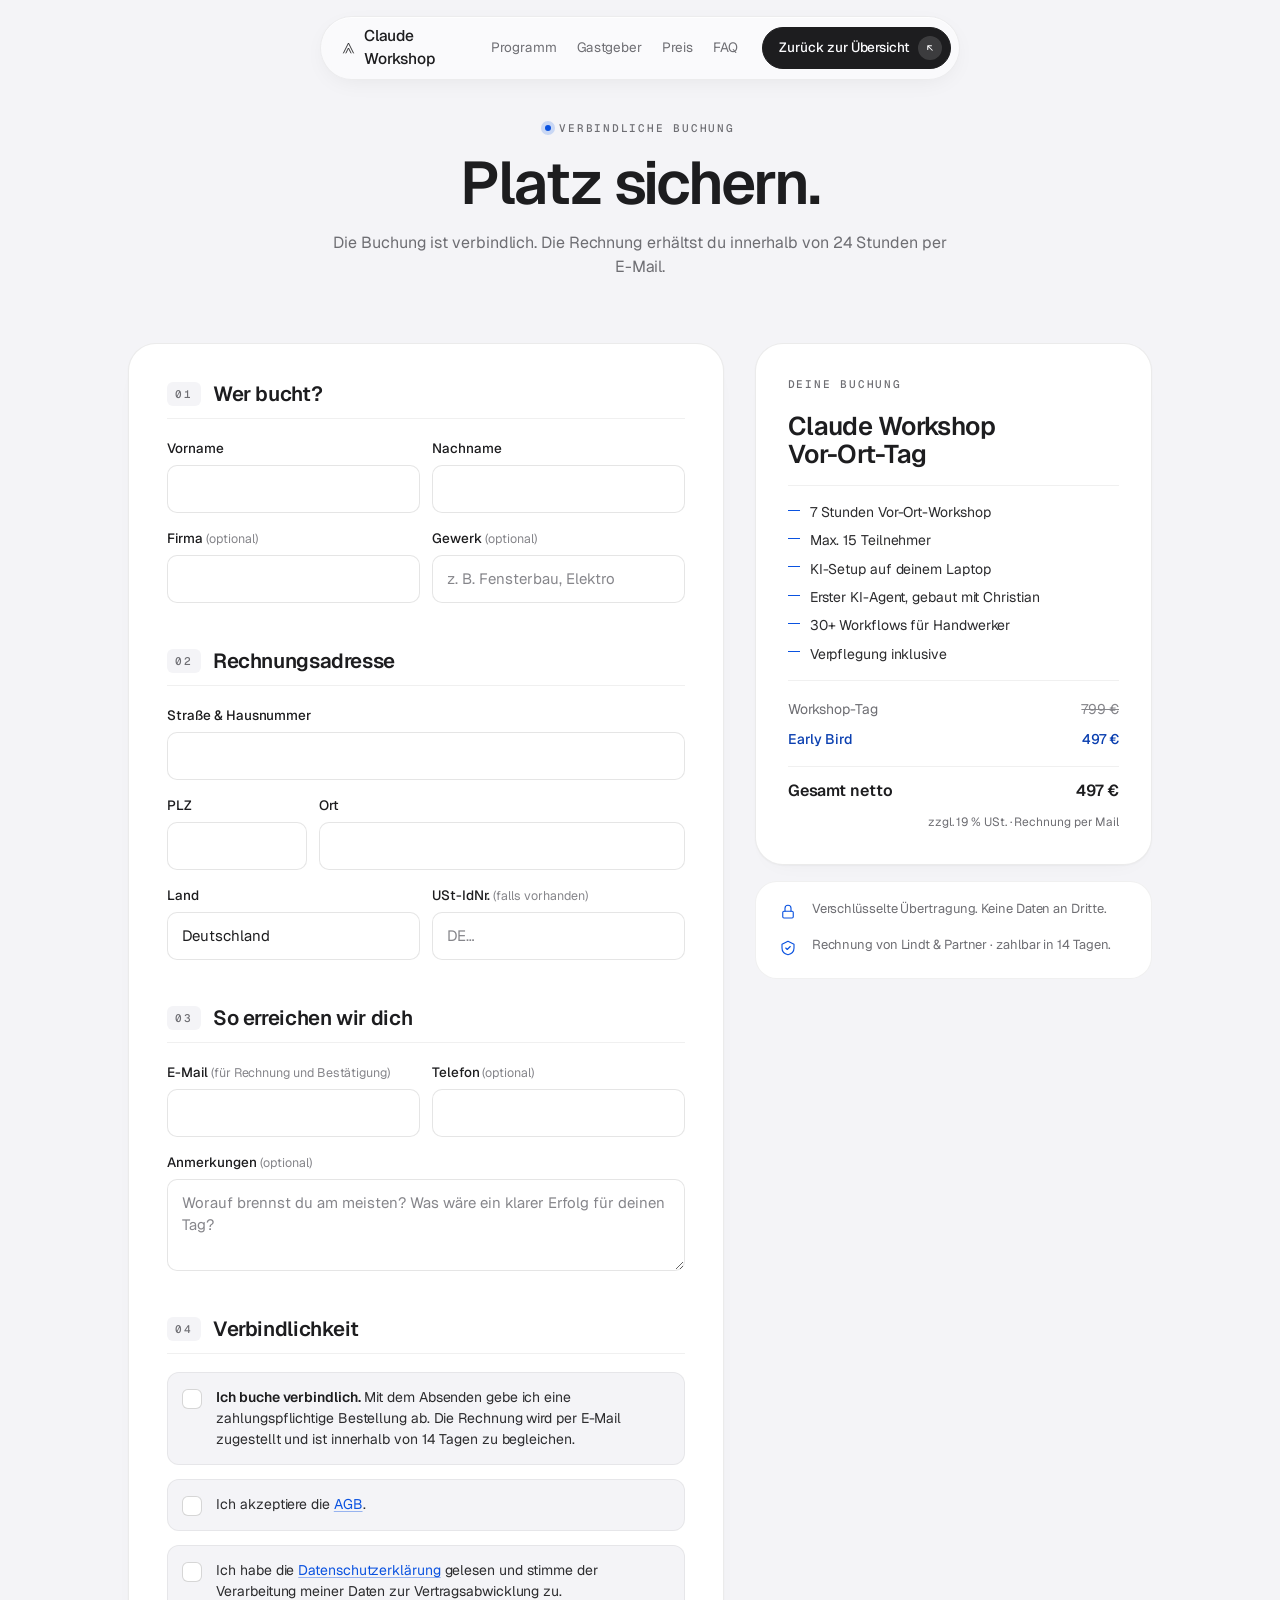
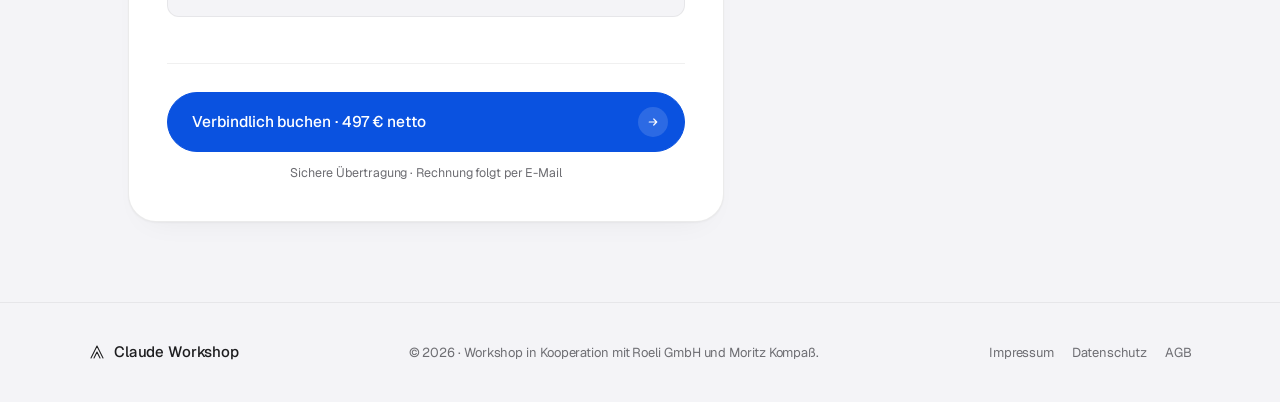
==== commit a7869816: "Major content overhaul per worksheet: hosts, schedule, FAQ, CTA, pricing" ====
--- a/buchung/index.html
+++ b/buchung/index.html
@@ -160,7 +160,7 @@
                   <svg viewBox="0 0 12 12" fill="none"><path d="M2 6l3 3 5-6" stroke="currentColor" stroke-width="1.6" stroke-linecap="round" stroke-linejoin="round"/></svg>
                 </span>
                 <span class="check__text">
-                  Ich akzeptiere die <a href="/agb.html" target="_blank" rel="noopener">AGB</a> und die <a href="/storno.html" target="_blank" rel="noopener">Stornobedingungen</a>.
+                  Ich akzeptiere die <a href="/agb.html" target="_blank" rel="noopener">AGB</a>.
                 </span>
               </label>
               <label class="check">
@@ -181,7 +181,7 @@
                   <svg viewBox="0 0 16 16" fill="none"><path d="M3 8h10M9 4l4 4-4 4" stroke="currentColor" stroke-width="1.6" stroke-linecap="round" stroke-linejoin="round"/></svg>
                 </span>
               </button>
-              <p class="form-submit__note">Sichere Übertragung · Rechnung folgt per E-Mail · Storno bis 14 Tage vor Termin</p>
+              <p class="form-submit__note">Sichere Übertragung · Rechnung folgt per E-Mail</p>
               <p class="form-error" id="form-error" hidden></p>
             </div>
           </form>
@@ -227,13 +227,7 @@
                 <span class="trust__icon" aria-hidden="true">
                   <svg viewBox="0 0 24 24" fill="none"><path d="M12 3l8 4v5c0 5-3.5 8-8 9-4.5-1-8-4-8-9V7l8-4z" stroke="currentColor" stroke-width="1.5" stroke-linejoin="round"/><path d="M9 12l2 2 4-4" stroke="currentColor" stroke-width="1.5" stroke-linecap="round" stroke-linejoin="round"/></svg>
                 </span>
-                <p>Rechnung von Roeli GmbH · zahlbar in 14 Tagen.</p>
-              </div>
-              <div class="trust__row">
-                <span class="trust__icon" aria-hidden="true">
-                  <svg viewBox="0 0 24 24" fill="none"><circle cx="12" cy="12" r="9" stroke="currentColor" stroke-width="1.5"/><path d="M12 7v5l3 2" stroke="currentColor" stroke-width="1.5" stroke-linecap="round"/></svg>
-                </span>
-                <p>Storno kostenfrei bis 14 Tage vor Workshop.</p>
+                <p>Rechnung von Lindt &amp; Partner · zahlbar in 14 Tagen.</p>
               </div>
             </div>
           </aside>
--- a/styles.css
+++ b/styles.css
@@ -1383,8 +1383,7 @@
     0 10px 24px -16px rgba(0, 0, 0, 0.06);
 }
 .audience__card--muted {
-  background: var(--surface);
-  box-shadow: 0 1px 0 rgba(255, 255, 255, 0.5) inset;
+  background: var(--card);
 }
 .audience__label {
   font-family: var(--sans);
@@ -1403,18 +1402,18 @@
   border-top: 1px solid var(--hairline);
 }
 .audience__list li {
-  padding: 16px 0 16px 36px;
+  display: flex;
+  align-items: center;
+  gap: 14px;
+  padding: 16px 0;
   border-bottom: 1px solid var(--hairline);
   font-size: 15.5px;
   color: var(--ink-2);
   line-height: 1.5;
-  position: relative;
 }
 .audience__list li::before {
   content: "";
-  position: absolute;
-  left: 0;
-  top: 0.85em;
+  flex-shrink: 0;
   width: 22px;
   height: 22px;
   border-radius: 999px;
@@ -1640,12 +1639,23 @@
 }
 .cta__bezel .bezel__inner,
 .cta__inner {
-  padding: clamp(40px, 5vw, 72px);
+  padding: clamp(48px, 6vw, 88px) clamp(40px, 5vw, 72px);
   color: var(--bg);
   display: flex;
   flex-direction: column;
-  gap: 32px;
+  gap: 24px;
   background: linear-gradient(180deg, #2a2a2c 0%, #1d1d1f 100%);
+}
+.cta__inner--center {
+  align-items: center;
+  text-align: center;
+}
+.cta__note--lead {
+  font-size: 15px;
+  color: rgba(251, 251, 253, 0.7);
+  max-width: 48ch;
+  margin: 0;
+  line-height: 1.55;
 }
 .cta__bezel .eyebrow { color: rgba(251,251,253,0.5); }
 .cta__headline {
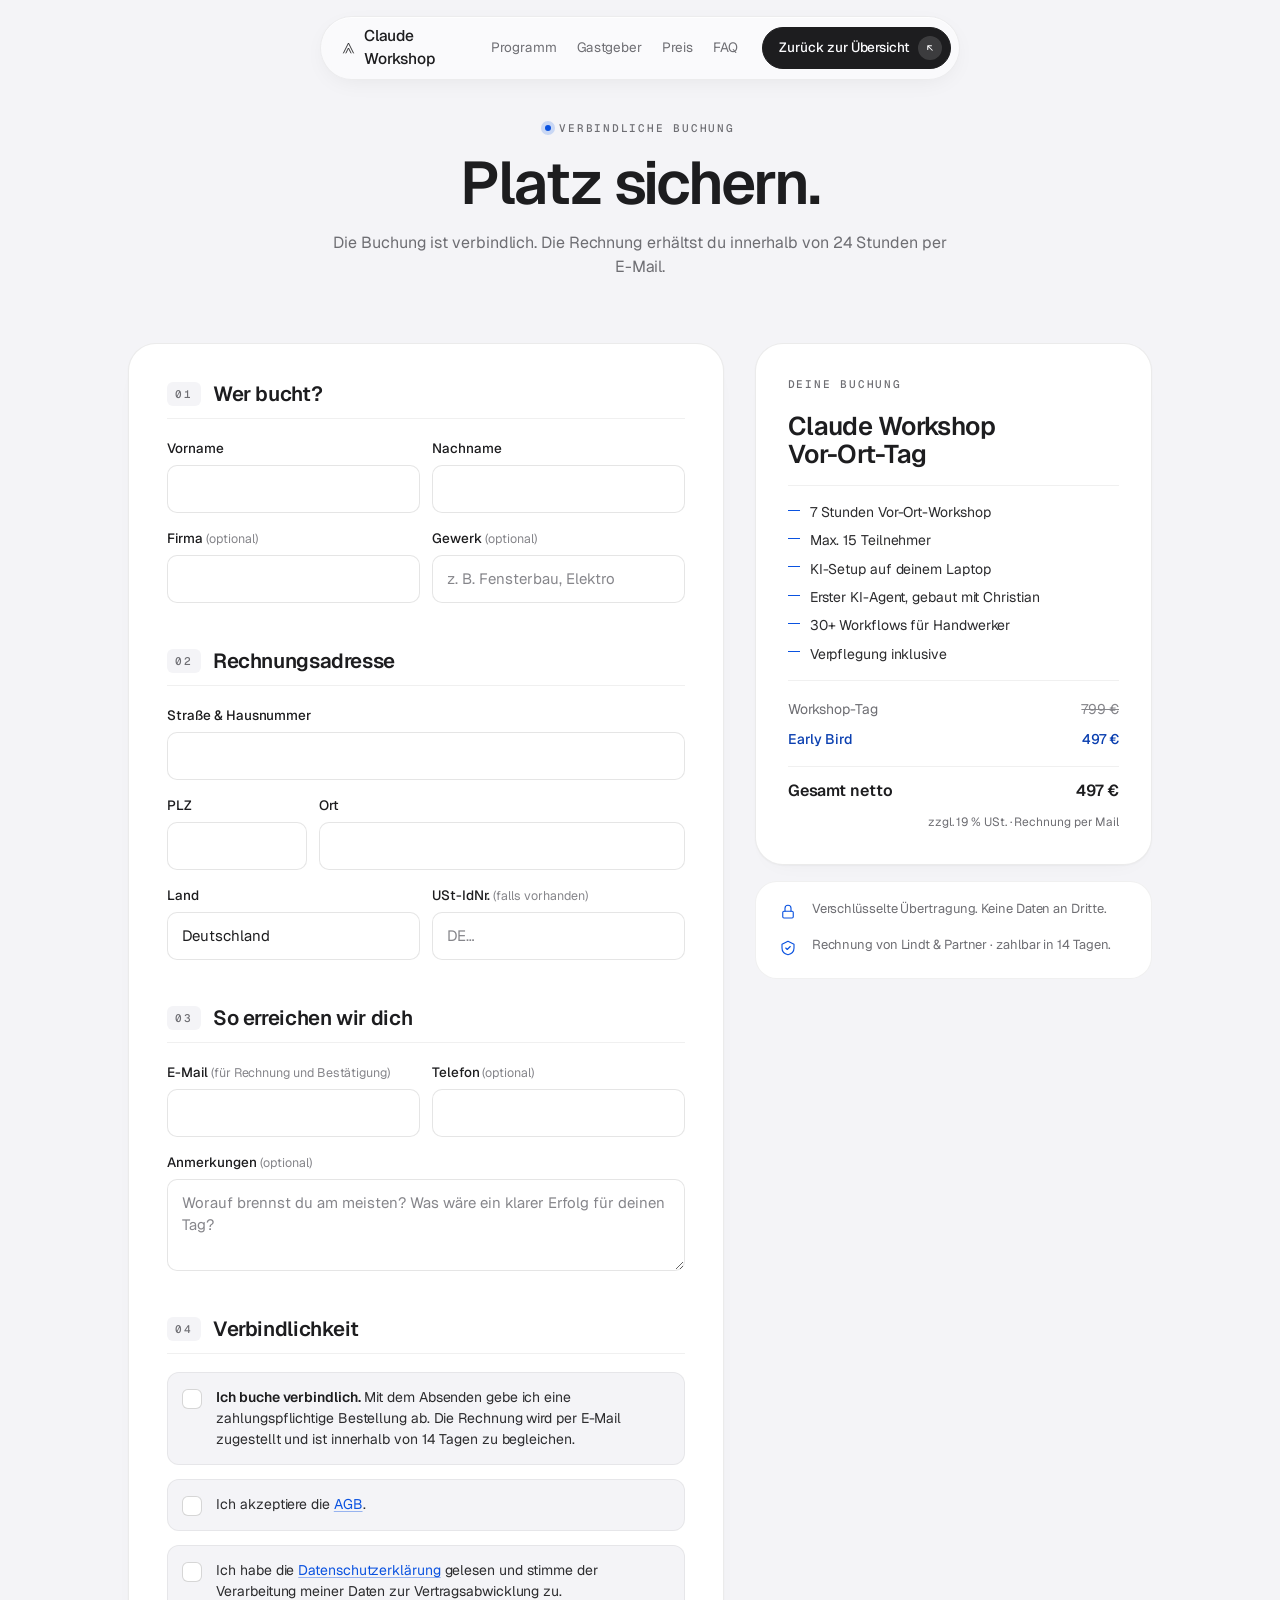
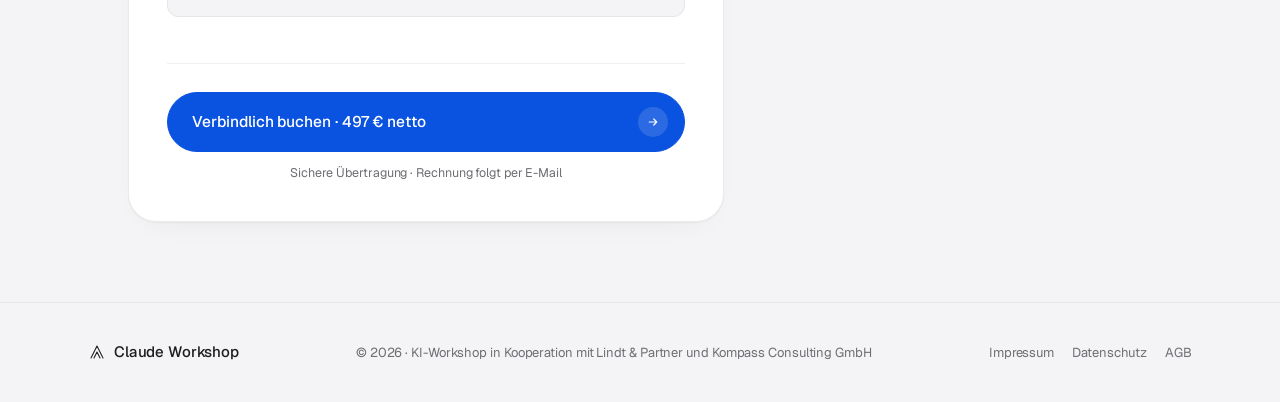
==== commit 2dfda1e2: "Add Christian photo + Impressum (Lindt & Partner) + mobile nav padding + footer update" ====
--- a/buchung/index.html
+++ b/buchung/index.html
@@ -263,9 +263,9 @@
           </svg>
           <span>Claude Workshop</span>
         </div>
-        <p class="footer__copy">© 2026 · Workshop in Kooperation mit Roeli GmbH und Moritz Kompaß.</p>
+        <p class="footer__copy">© 2026 · KI-Workshop in Kooperation mit Lindt &amp; Partner und Kompass Consulting GmbH</p>
         <nav class="footer__links" aria-label="Rechtliches">
-          <a href="/impressum.html">Impressum</a>
+          <a href="/impressum">Impressum</a>
           <a href="/datenschutz.html">Datenschutz</a>
           <a href="/agb.html">AGB</a>
         </nav>
--- a/styles.css
+++ b/styles.css
@@ -259,8 +259,24 @@
 }
 .nav .btn--pill:hover { background: var(--ink-2); }
 @media (max-width: 760px) {
-  .nav { padding: 6px 6px 6px 16px; gap: 8px; }
+  .nav {
+    left: 16px;
+    right: 16px;
+    transform: none;
+    padding: 10px 10px 10px 22px;
+    gap: 16px;
+    justify-content: space-between;
+  }
   .nav__links { display: none; }
+  .nav__brand { font-size: 15px; }
+  .nav .btn--pill {
+    padding: 9px 12px 9px 18px;
+    font-size: 13px;
+  }
+  .nav .btn--pill .btn__icon {
+    width: 22px;
+    height: 22px;
+  }
 }
 
 /* ============================================================
@@ -1144,22 +1160,18 @@
   position: absolute; inset: 0;
 }
 .host__portrait-art--lindt {
-  background:
-    radial-gradient(circle at 30% 28%, rgba(0,0,0,0.04) 0%, transparent 60%),
-    linear-gradient(135deg, #ebebef 0%, #c8c8cc 60%, #86868b 100%);
+  background-color: #1c1e22;
+  background-image: url("/assets/christian.jpg");
+  background-size: cover;
+  background-position: center 30%;
+  background-repeat: no-repeat;
 }
 .host__portrait-art--kompass {
-  background:
-    radial-gradient(circle at 70% 30%, rgba(0,0,0,0.06) 0%, transparent 55%),
-    linear-gradient(135deg, #e6e9ec 0%, #b8bcc1 55%, #6b6f74 100%);
-}
-.host__portrait::after {
-  content: "";
-  position: absolute; inset: 0;
-  background:
-    radial-gradient(circle at 35% 38%, rgba(0,0,0,0.12) 0%, transparent 35%);
-  mix-blend-mode: multiply;
-  pointer-events: none;
+  background-color: #e6e9ec;
+  background-image: url("/assets/moritz.jpg");
+  background-size: cover;
+  background-position: center 25%;
+  background-repeat: no-repeat;
 }
 .host__body {
   padding: clamp(28px, 3vw, 40px);
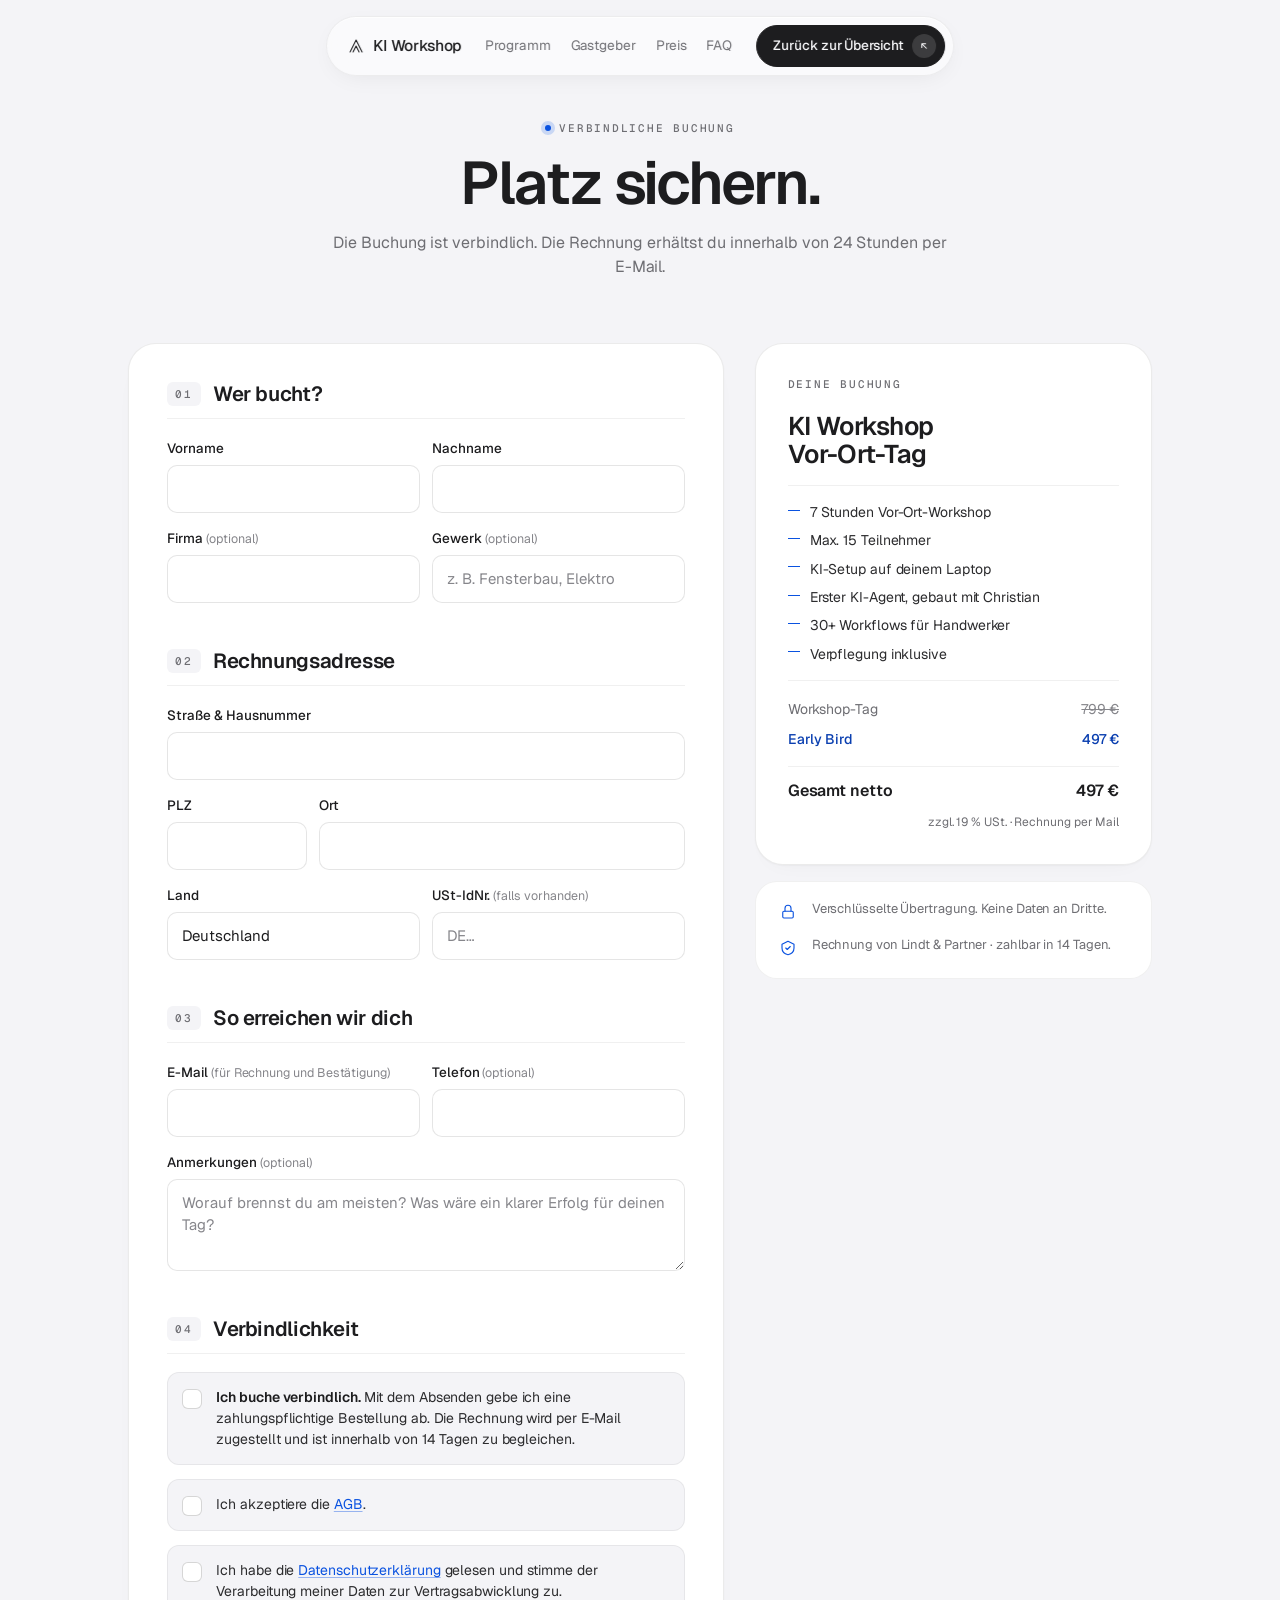
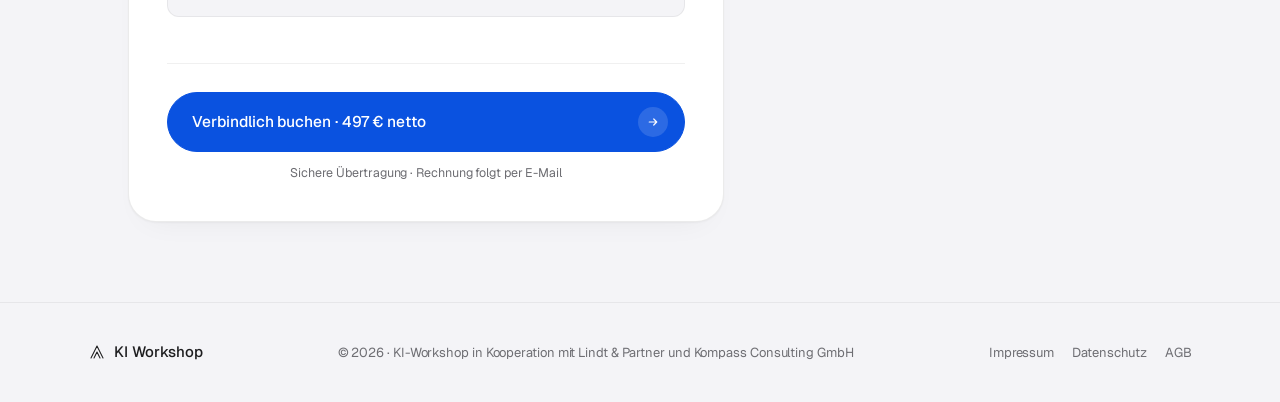
==== commit 88a48e95: "Rebrand: Claude Workshop → KI Workshop Claude Code zu technisch für die Zielgruppe (Handwerker). Dom" ====
--- a/buchung/index.html
+++ b/buchung/index.html
@@ -3,7 +3,7 @@
   <head>
     <meta charset="utf-8" />
     <meta name="viewport" content="width=device-width, initial-scale=1, viewport-fit=cover" />
-    <title>Verbindlich buchen · Claude Workshop</title>
+    <title>Verbindlich buchen · KI Workshop</title>
     <meta name="description" content="Verbindliche Buchung des Claude Code Workshops. Rechnung wird per E-Mail zugestellt." />
     <meta name="theme-color" content="#FBFBFD" />
     <link rel="canonical" href="https://claude-workshop.de/buchung" />
@@ -21,11 +21,11 @@
     <a class="skip" href="#main">Zum Inhalt springen</a>
 
     <header class="nav" id="nav">
-      <a class="nav__brand" href="/" aria-label="Claude Workshop – Startseite">
+      <a class="nav__brand" href="/" aria-label="KI Workshop – Startseite">
         <svg class="nav__mark" viewBox="0 0 24 24" fill="none" aria-hidden="true">
           <path d="M4 20L12 4l8 16M8 20l4-8 4 8" stroke="currentColor" stroke-width="1.4" stroke-linecap="round" stroke-linejoin="round"/>
         </svg>
-        <span>Claude Workshop</span>
+        <span>KI Workshop</span>
       </a>
       <nav class="nav__links" aria-label="Hauptnavigation">
         <a href="/#programm">Programm</a>
@@ -190,7 +190,7 @@
           <aside class="checkout__aside">
             <div class="summary">
               <span class="eyebrow eyebrow--card">Deine Buchung</span>
-              <h3 class="summary__name">Claude Workshop<br/>Vor-Ort-Tag</h3>
+              <h3 class="summary__name">KI Workshop<br/>Vor-Ort-Tag</h3>
               <ul class="summary__list">
                 <li>7 Stunden Vor-Ort-Workshop</li>
                 <li>Max. 15 Teilnehmer</li>
@@ -261,7 +261,7 @@
           <svg class="nav__mark" viewBox="0 0 24 24" fill="none" aria-hidden="true">
             <path d="M4 20L12 4l8 16M8 20l4-8 4 8" stroke="currentColor" stroke-width="1.4" stroke-linecap="round" stroke-linejoin="round"/>
           </svg>
-          <span>Claude Workshop</span>
+          <span>KI Workshop</span>
         </div>
         <p class="footer__copy">© 2026 · KI-Workshop in Kooperation mit Lindt &amp; Partner und Kompass Consulting GmbH</p>
         <nav class="footer__links" aria-label="Rechtliches">
--- a/styles.css
+++ b/styles.css
@@ -1651,23 +1651,56 @@
 }
 .cta__bezel .bezel__inner,
 .cta__inner {
-  padding: clamp(48px, 6vw, 88px) clamp(40px, 5vw, 72px);
+  padding: clamp(48px, 6vw, 80px) clamp(28px, 4vw, 64px);
   color: var(--bg);
   display: flex;
   flex-direction: column;
-  gap: 24px;
-  background: linear-gradient(180deg, #2a2a2c 0%, #1d1d1f 100%);
+  gap: 20px;
+  background: radial-gradient(120% 100% at 50% 0%, #2c2c2e 0%, #1d1d1f 60%);
+  position: relative;
+  overflow: hidden;
 }
 .cta__inner--center {
   align-items: center;
   text-align: center;
 }
+.cta__inner--center > * {
+  position: relative;
+  z-index: 1;
+}
+.cta__inner--center::before {
+  content: "";
+  position: absolute;
+  top: -40%;
+  left: 50%;
+  transform: translateX(-50%);
+  width: 600px;
+  height: 600px;
+  background: radial-gradient(circle, rgba(10, 82, 224, 0.18) 0%, transparent 60%);
+  pointer-events: none;
+  z-index: 0;
+}
 .cta__note--lead {
-  font-size: 15px;
-  color: rgba(251, 251, 253, 0.7);
-  max-width: 48ch;
-  margin: 0;
+  font-size: 15.5px;
+  color: rgba(251, 251, 253, 0.65);
+  max-width: 52ch;
+  margin: 0 0 12px;
   line-height: 1.55;
+}
+.cta__inner--center .btn--solid {
+  align-self: center;
+  width: auto;
+  max-width: max-content;
+  padding-left: 28px;
+  padding-right: 8px;
+}
+.cta__inner--center .btn--solid .btn__icon {
+  background: var(--ink);
+  color: var(--bg);
+}
+.cta__inner--center .btn--solid:hover .btn__icon {
+  background: var(--accent);
+  color: #fff;
 }
 .cta__bezel .eyebrow { color: rgba(251,251,253,0.5); }
 .cta__headline {
@@ -1739,13 +1772,17 @@
   background: var(--bg);
   color: var(--ink);
   border-color: var(--bg);
+  box-shadow: 0 1px 0 rgba(255,255,255,0.4) inset, 0 12px 32px -10px rgba(0,0,0,0.4);
 }
 .cta__bezel .btn--solid:hover {
-  background: rgba(255,255,255,0.86);
+  background: #fff;
+  transform: translateY(-1px);
 }
 .cta__bezel .btn--solid .btn__icon { background: var(--ink); color: var(--bg); }
-.cta__bezel .btn--solid:hover .btn__icon { background: var(--ink); color: var(--bg); }
-@media (max-width: 720px) { .cta__form { grid-template-columns: 1fr; } }
+.cta__bezel .btn--solid:hover .btn__icon { background: var(--accent); color: #fff; }
+@media (max-width: 720px) {
+  .cta__inner--center .btn--solid { padding-left: 22px; padding-right: 6px; }
+}
 
 /* ============================================================
    FOOTER
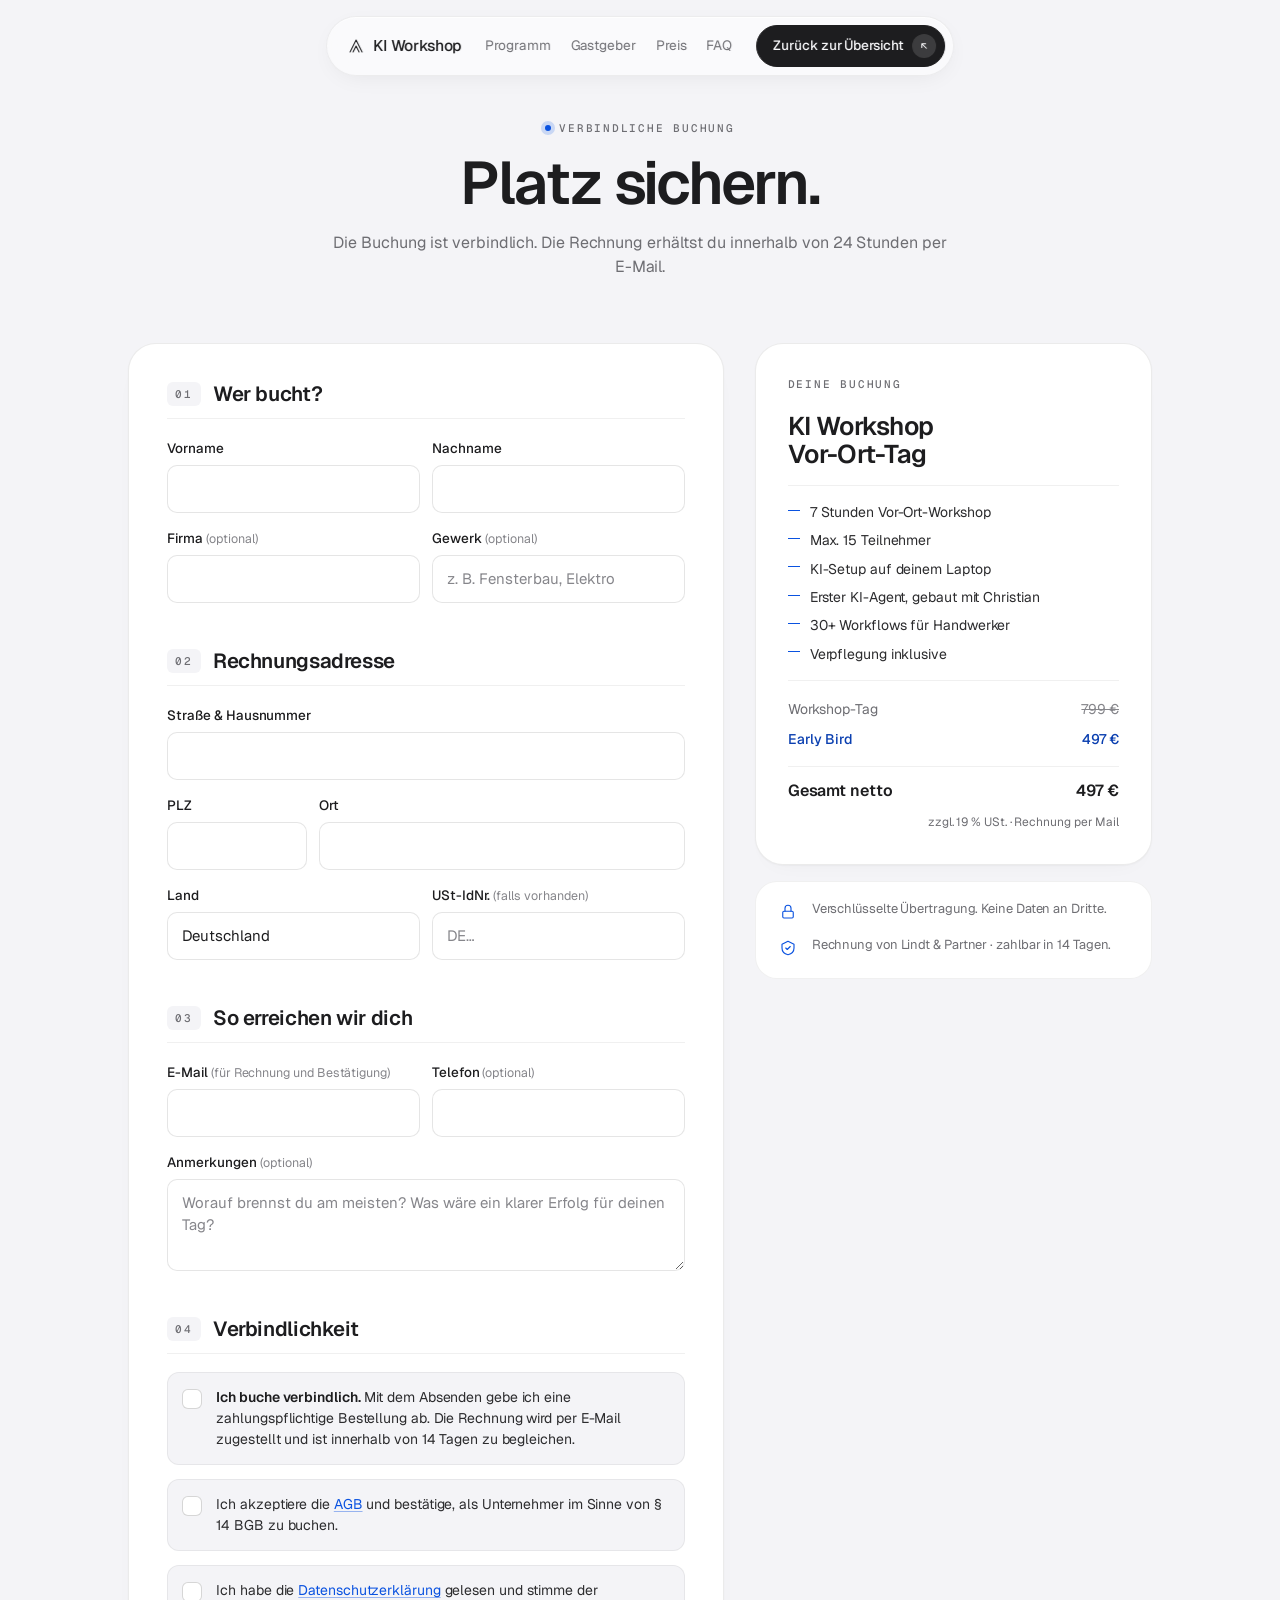
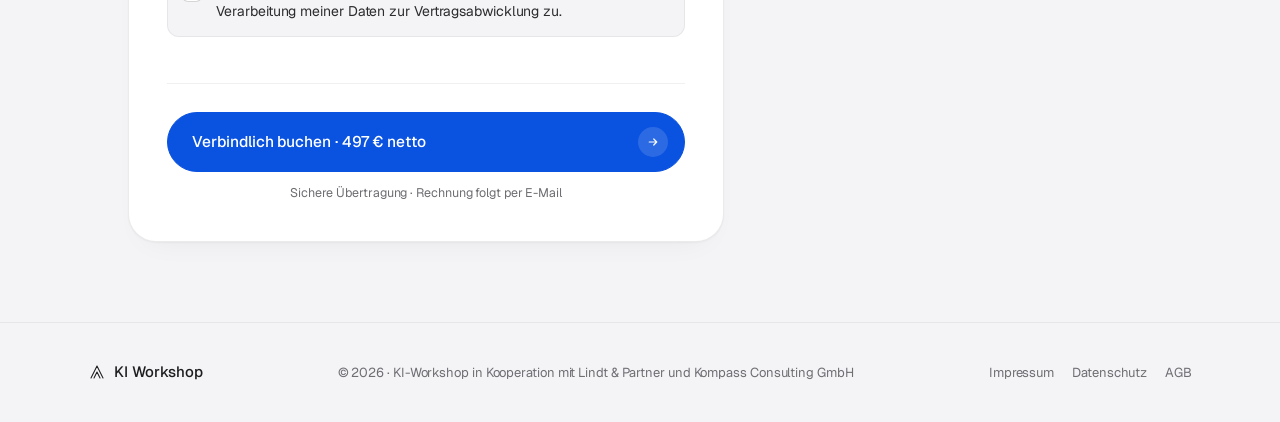
==== commit d70feee2: "AGB + Datenschutz neu, Impressum ergänzt, Footer-Links verkabelt - /agb: B2B-AGB nach § 14 BGB, kein" ====
--- a/buchung/index.html
+++ b/buchung/index.html
@@ -7,6 +7,7 @@
     <meta name="description" content="Verbindliche Buchung des Claude Code Workshops. Rechnung wird per E-Mail zugestellt." />
     <meta name="theme-color" content="#FBFBFD" />
     <link rel="canonical" href="https://claude-workshop.de/buchung" />
+    <link rel="icon" type="image/svg+xml" href="/assets/favicon.svg" />
     <meta name="robots" content="noindex, follow" />
     <link rel="preconnect" href="https://fonts.googleapis.com" />
     <link rel="preconnect" href="https://fonts.gstatic.com" crossorigin />
@@ -160,7 +161,7 @@
                   <svg viewBox="0 0 12 12" fill="none"><path d="M2 6l3 3 5-6" stroke="currentColor" stroke-width="1.6" stroke-linecap="round" stroke-linejoin="round"/></svg>
                 </span>
                 <span class="check__text">
-                  Ich akzeptiere die <a href="/agb.html" target="_blank" rel="noopener">AGB</a>.
+                  Ich akzeptiere die <a href="/agb" target="_blank" rel="noopener">AGB</a> und bestätige, als Unternehmer im Sinne von § 14 BGB zu buchen.
                 </span>
               </label>
               <label class="check">
@@ -169,7 +170,7 @@
                   <svg viewBox="0 0 12 12" fill="none"><path d="M2 6l3 3 5-6" stroke="currentColor" stroke-width="1.6" stroke-linecap="round" stroke-linejoin="round"/></svg>
                 </span>
                 <span class="check__text">
-                  Ich habe die <a href="/datenschutz.html" target="_blank" rel="noopener">Datenschutzerklärung</a> gelesen und stimme der Verarbeitung meiner Daten zur Vertragsabwicklung zu.
+                  Ich habe die <a href="/datenschutz" target="_blank" rel="noopener">Datenschutzerklärung</a> gelesen und stimme der Verarbeitung meiner Daten zur Vertragsabwicklung zu.
                 </span>
               </label>
             </section>
@@ -266,8 +267,8 @@
         <p class="footer__copy">© 2026 · KI-Workshop in Kooperation mit Lindt &amp; Partner und Kompass Consulting GmbH</p>
         <nav class="footer__links" aria-label="Rechtliches">
           <a href="/impressum">Impressum</a>
-          <a href="/datenschutz.html">Datenschutz</a>
-          <a href="/agb.html">AGB</a>
+          <a href="/datenschutz">Datenschutz</a>
+          <a href="/agb">AGB</a>
         </nav>
       </div>
     </footer>
--- a/styles.css
+++ b/styles.css
@@ -1,5 +1,5 @@
 /* ============================================================
-   Claude Workshop — Apple-tier monochrome
+   KI Workshop — Apple-tier monochrome
    No accent color. Hierarchy by weight, size, and tone.
    ============================================================ */
 
